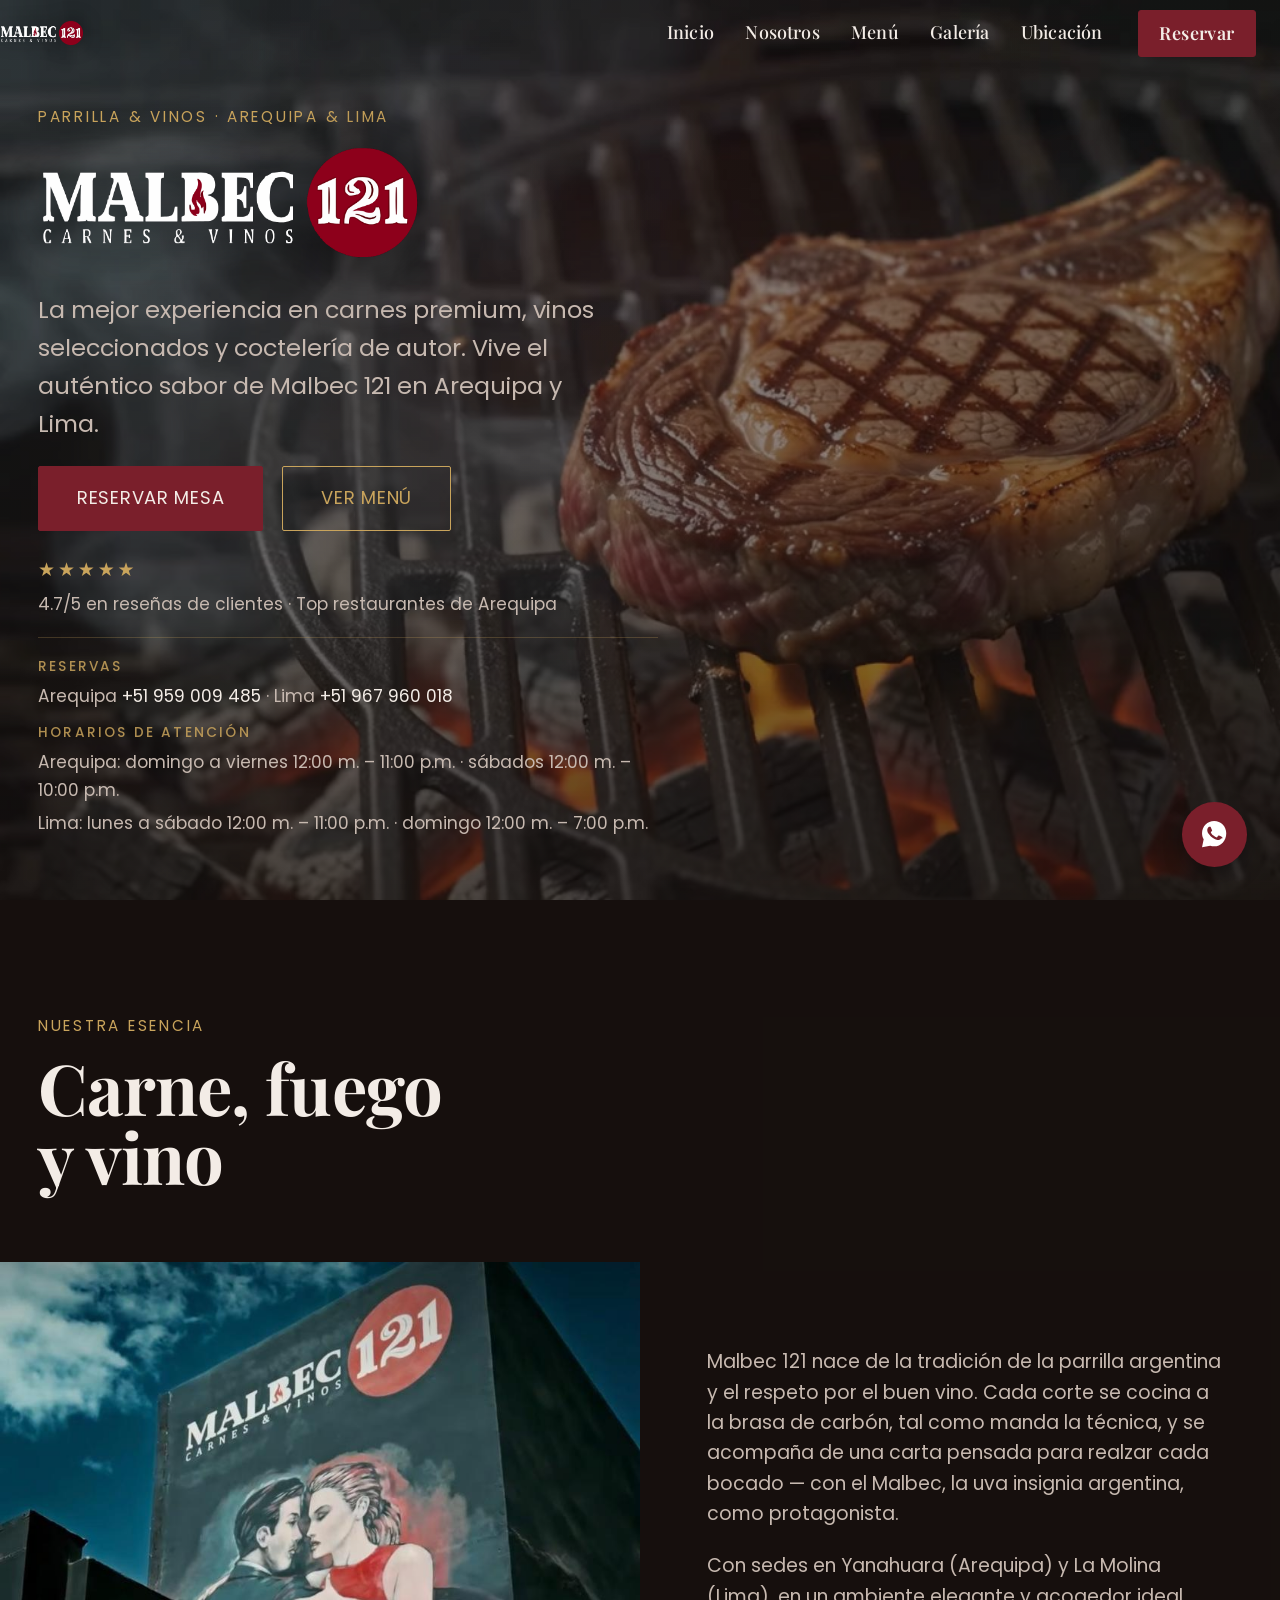
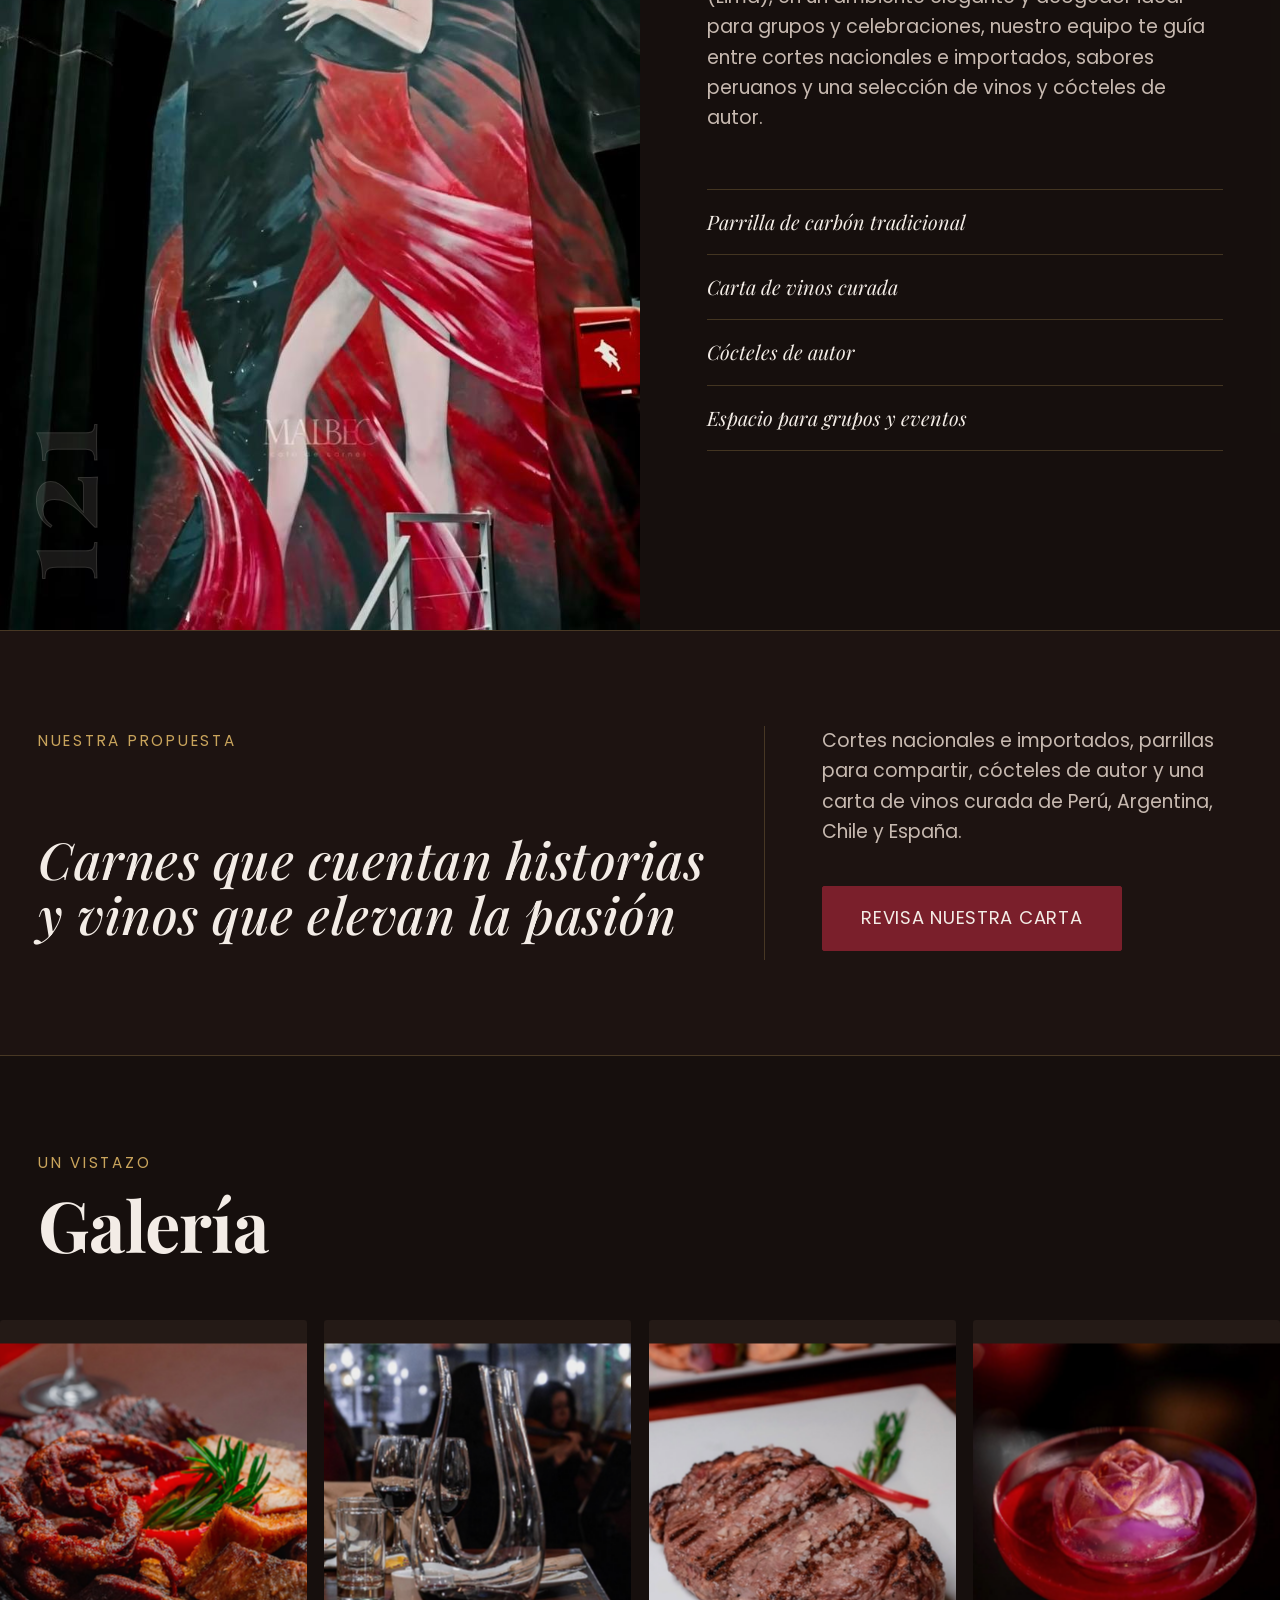
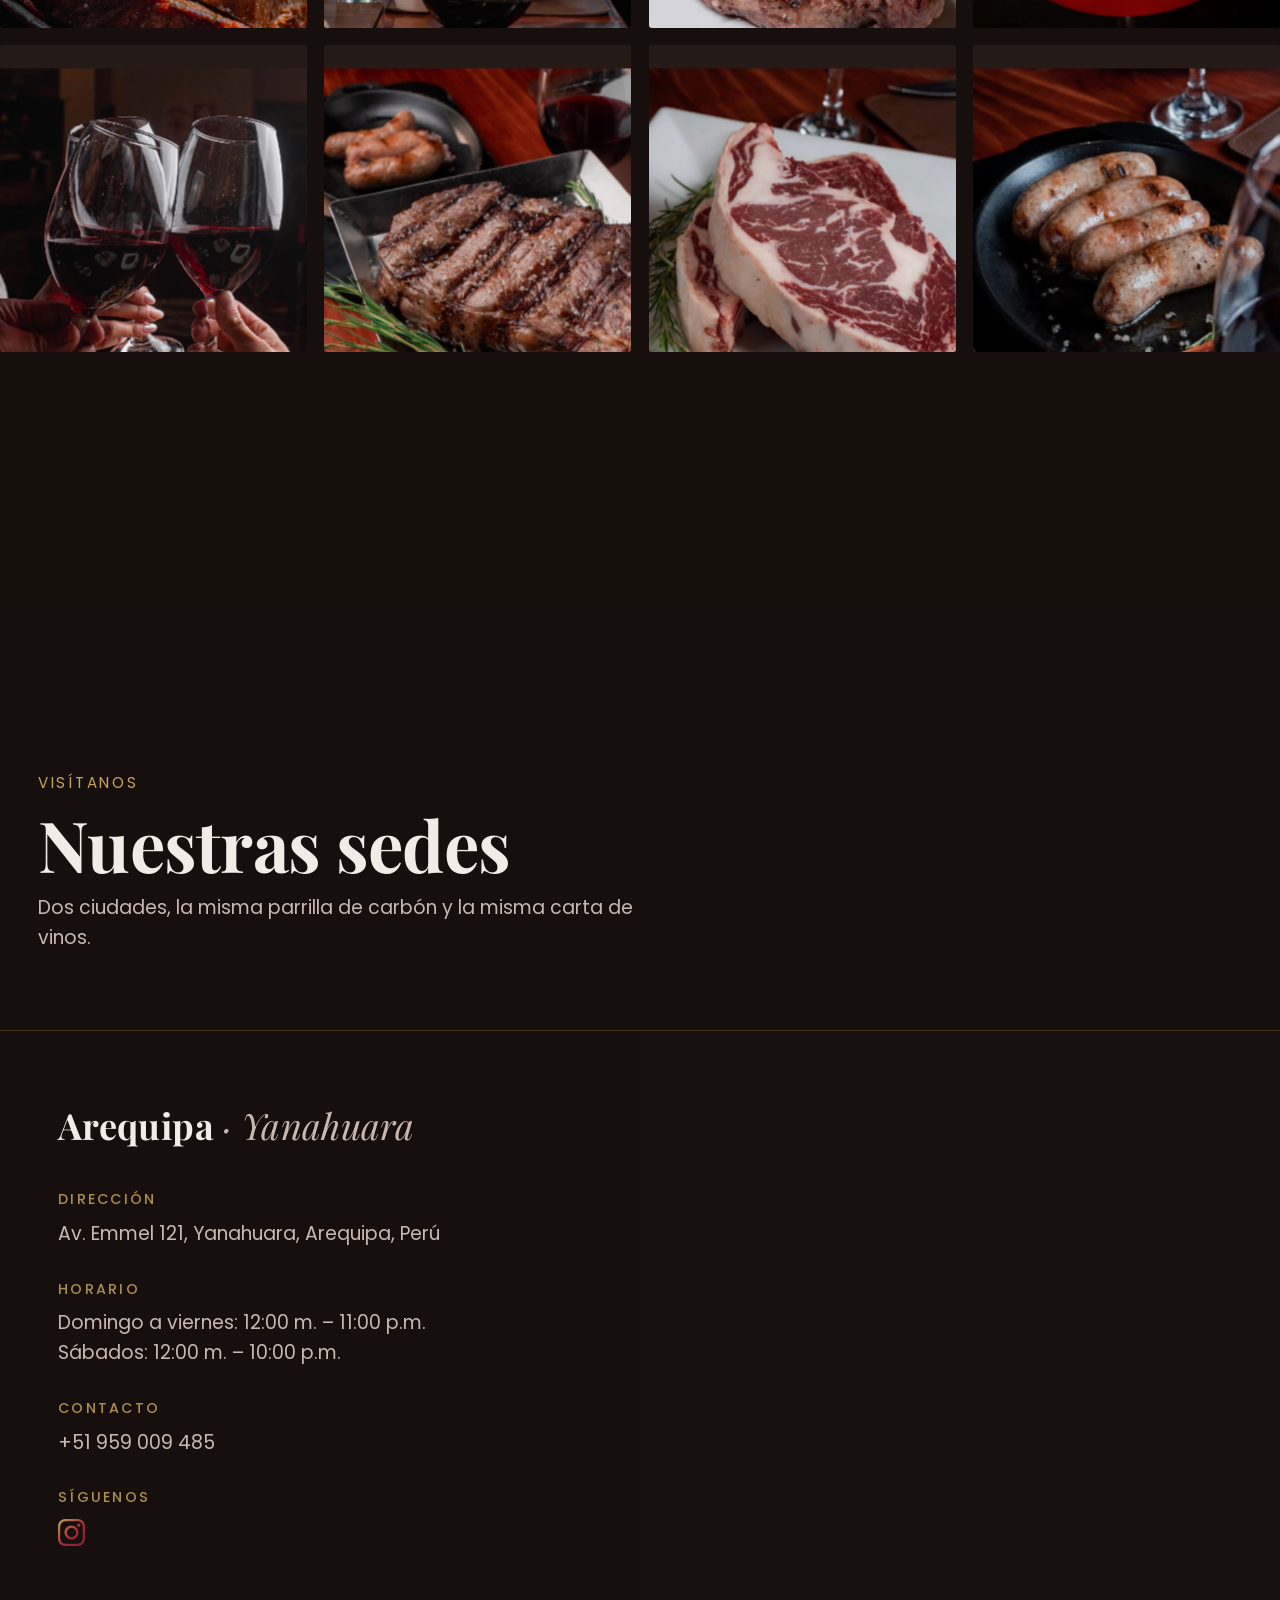
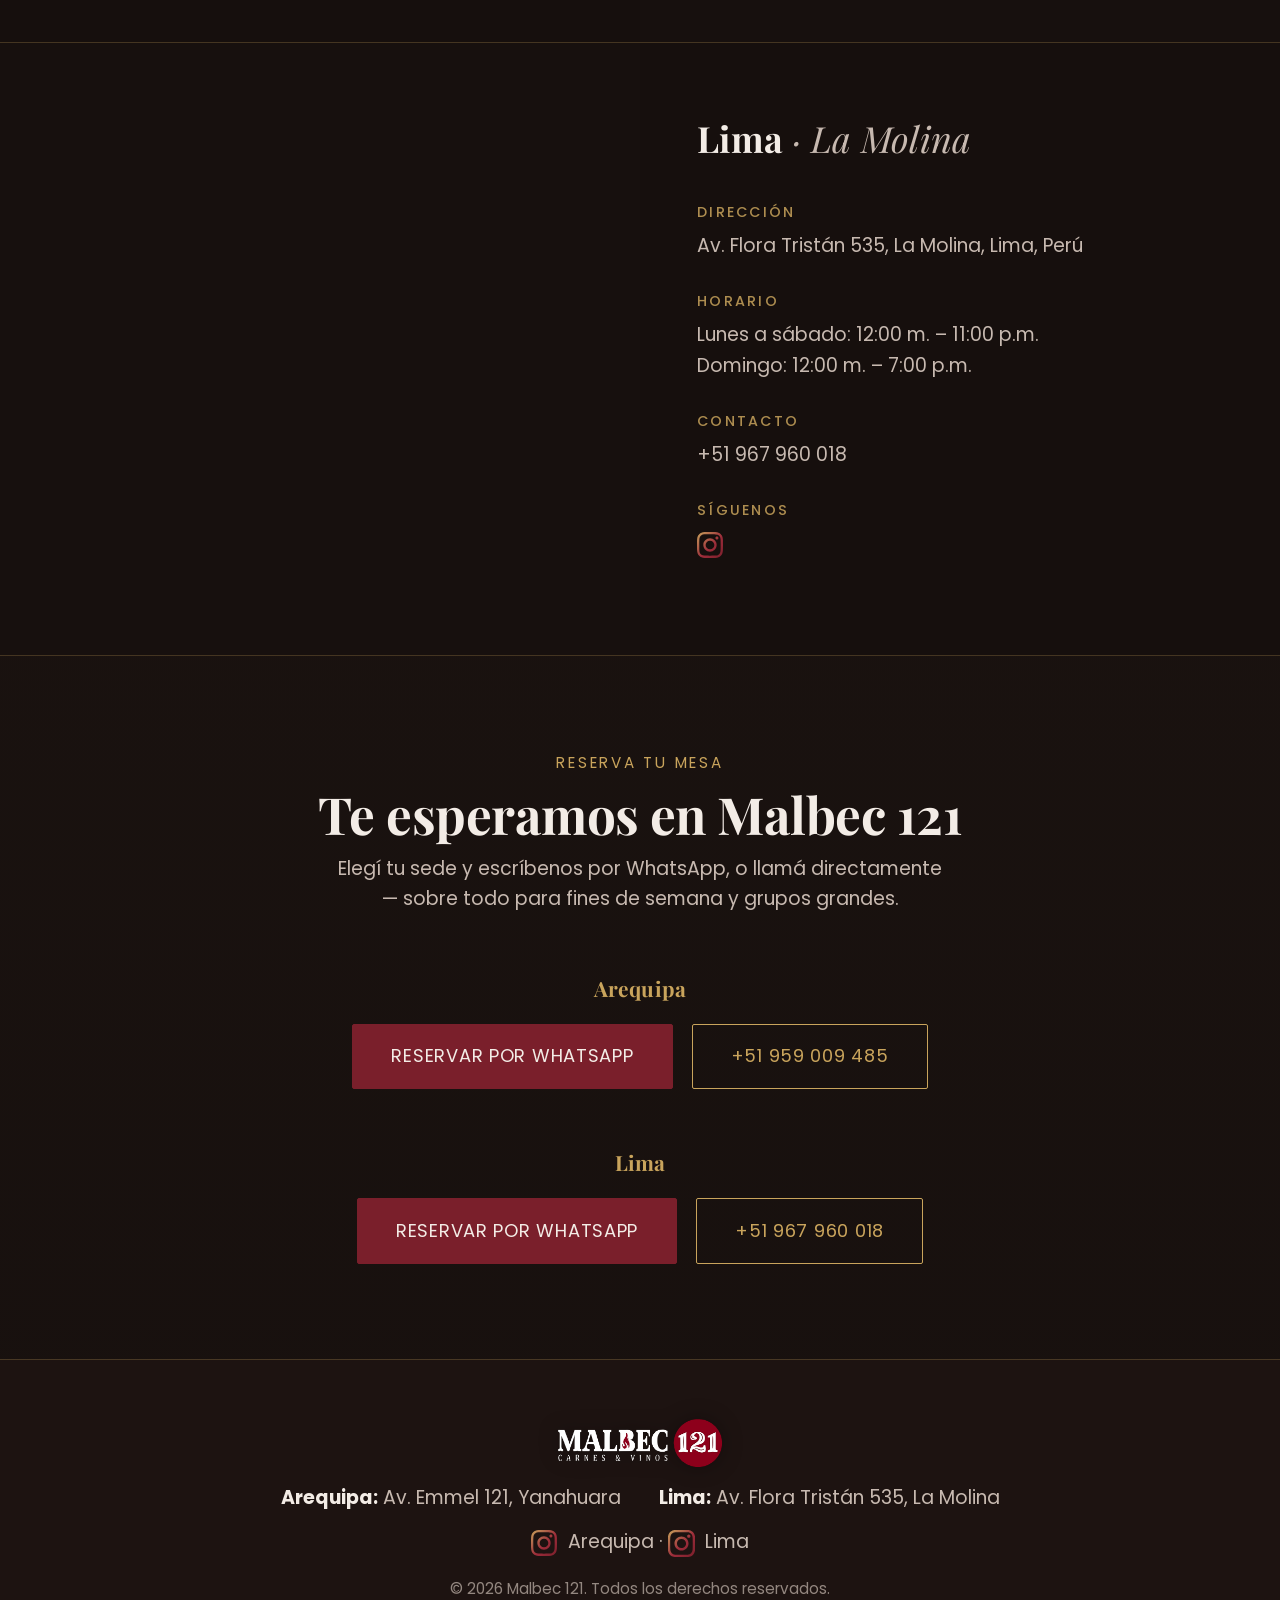
==== index.html @ f2cc3eae "Show full per-city hours in hero quick-info instead of a summary line Client wanted the exact schedu" ====
<!DOCTYPE html>
<html lang="es">
<head>
  <meta charset="UTF-8">
  <meta name="viewport" content="width=device-width, initial-scale=1.0">
  <title>Malbec 121 | Parrilla &amp; Vinos — Arequipa &amp; Lima</title>
  <meta name="description" content="Malbec 121, parrilla y vinos en Arequipa (Yanahuara) y Lima (La Molina). Cortes nacionales e importados a la brasa, carta de vinos y cócteles de autor.">
  <link rel="preconnect" href="https://fonts.googleapis.com">
  <link rel="preconnect" href="https://fonts.gstatic.com" crossorigin>
  <link href="https://fonts.googleapis.com/css2?family=Playfair+Display:ital,wght@0,400;0,500;0,600;0,700;1,400;1,500;1,600&family=Poppins:wght@300;400;500;600&display=swap" rel="stylesheet">
  <link rel="icon" type="image/jpeg" href="logo-badge.jpg">
  <link rel="stylesheet" href="styles.css?v=59">
</head>
<body>

  <div class="site-bg-video" aria-hidden="true">
    <video id="heroVideo" muted playsinline autoplay loop preload="auto" poster="video1-poster.jpg">
      <source src="video1.mp4" type="video/mp4">
    </video>
  </div>

  <a href="https://wa.me/51959009485?text=Hola%2C%20quisiera%20reservar%20una%20mesa%20en%20Malbec%20121" class="whatsapp-float" target="_blank" rel="noopener" aria-label="Escríbenos por WhatsApp">
    <svg viewBox="0 0 32 32" aria-hidden="true"><path d="M16.02 3C9.4 3 4 8.4 4 15.02c0 2.22.6 4.3 1.63 6.09L4 29l8.1-1.6a11.9 11.9 0 0 0 3.92.67h.01C22.65 28.07 28 22.67 28 15.02 28 8.4 22.65 3 16.02 3zm7.02 17.02c-.3.83-1.7 1.6-2.35 1.7-.6.1-1.35.14-2.18-.14-.5-.16-1.15-.37-1.98-.73-3.48-1.5-5.75-4.98-5.93-5.21-.17-.24-1.42-1.9-1.42-3.61 0-1.72.9-2.56 1.22-2.91.32-.35.7-.44.93-.44.23 0 .47 0 .67.01.22.01.5-.08.79.6.3.71 1 2.43 1.09 2.6.1.18.16.39.03.63-.12.24-.19.39-.37.6-.19.21-.4.47-.57.63-.19.18-.39.38-.17.75.23.37 1 1.66 2.16 2.7 1.48 1.32 2.74 1.73 3.11 1.92.37.19.58.16.8-.1.22-.25.94-1.1 1.19-1.48.25-.37.5-.31.83-.19.34.12 2.13 1 2.5 1.19.36.18.6.27.7.43.1.16.1.87-.2 1.7z"/></svg>
  </a>

  <header class="site-header">
    <nav class="nav container">
      <a href="#inicio" class="logo">
        <img src="logo-wordmark.png?v=59" alt="Malbec 121" class="logo-wordmark">
      </a>
      <div class="nav-right">
        <ul class="nav-links" id="navLinks">
          <li><a href="#inicio">Inicio</a></li>
          <li><a href="#nosotros">Nosotros</a></li>
          <li><a href="#menu">Menú</a></li>
          <li><a href="#galeria">Galería</a></li>
          <li><a href="#ubicacion">Ubicación</a></li>
          <li class="nav-cta-item"><a href="#reservas" class="btn-nav">Reservar</a></li>
        </ul>
        <a href="#reservas" class="btn-nav nav-cta-desktop">Reservar</a>
        <button class="nav-toggle" id="navToggle" aria-label="Abrir menú" aria-expanded="false">
          <span></span><span></span><span></span>
        </button>
      </div>
    </nav>
  </header>

  <main>

    <section id="inicio" class="hero-scroll" data-hero-scroll>
      <div class="hero-pin">
        <div class="hero-overlay" data-hero-overlay></div>

        <div class="hero-content container" data-hero-content>
          <p class="eyebrow">Parrilla &amp; Vinos · Arequipa &amp; Lima</p>
          <h1><img src="logo-wordmark.png?v=59" alt="Malbec 121" class="hero-logo"></h1>
          <p class="hero-sub">La mejor experiencia en carnes premium, vinos seleccionados y coctelería de autor. Vive el auténtico sabor de Malbec 121 en Arequipa y Lima.</p>
          <div class="hero-actions">
            <a href="#reservas" class="btn btn-primary">Reservar mesa</a>
            <a href="carta.html" class="btn btn-outline">Ver menú</a>
          </div>
          <div class="hero-rating">
            <span>★★★★★</span>
            <p>4.7/5 en reseñas de clientes · Top restaurantes de Arequipa</p>
          </div>
          <div class="hero-quick-info">
            <p class="hero-quick-info-label">Reservas</p>
            <p class="hero-quick-info-value">Arequipa <a href="tel:+51959009485">+51 959 009 485</a> · Lima <a href="tel:+51967960018">+51 967 960 018</a></p>
            <p class="hero-quick-info-label">Horarios de atención</p>
            <p class="hero-quick-info-value">Arequipa: domingo a viernes 12:00 m. – 11:00 p.m. · sábados 12:00 m. – 10:00 p.m.</p>
            <p class="hero-quick-info-value">Lima: lunes a sábado 12:00 m. – 11:00 p.m. · domingo 12:00 m. – 7:00 p.m.</p>
          </div>
        </div>

        <span class="hero-scroll-cue" data-hero-cue aria-hidden="true"><i></i>Scroll</span>
      </div>
    </section>

    <section id="nosotros" class="about">
      <div class="about-head container">
        <p class="eyebrow">Nuestra esencia</p>
        <h2 class="display-heading">Carne, fuego<br>y vino</h2>
      </div>
      <div class="about-body">
        <div class="about-image" data-animate="fade-left">
          <span class="about-numeral" aria-hidden="true">121</span>
          <img src="15.jpeg" alt="Mural de Malbec 121: pasión, carne y vino" class="about-image-img" loading="lazy">
        </div>
        <div class="about-text" data-animate="fade-right">
          <p>Malbec 121 nace de la tradición de la parrilla argentina y el respeto por el buen vino. Cada corte se cocina a la brasa de carbón, tal como manda la técnica, y se acompaña de una carta pensada para realzar cada bocado — con el Malbec, la uva insignia argentina, como protagonista.</p>
          <p>Con sedes en Yanahuara (Arequipa) y La Molina (Lima), en un ambiente elegante y acogedor ideal para grupos y celebraciones, nuestro equipo te guía entre cortes nacionales e importados, sabores peruanos y una selección de vinos y cócteles de autor.</p>
          <ul class="about-highlights">
            <li>Parrilla de carbón tradicional</li>
            <li>Carta de vinos curada</li>
            <li>Cócteles de autor</li>
            <li>Espacio para grupos y eventos</li>
          </ul>
        </div>
      </div>
    </section>

    <section id="menu" class="menu-teaser">
      <div class="container menu-teaser-grid">
        <p class="eyebrow">Nuestra propuesta</p>
        <h2 class="menu-teaser-quote">Carnes que cuentan historias<br>y vinos que elevan la pasión</h2>
        <div class="menu-teaser-side">
          <p class="section-sub">Cortes nacionales e importados, parrillas para compartir, cócteles de autor y una carta de vinos curada de Perú, Argentina, Chile y España.</p>
          <a href="carta.html" class="btn btn-primary">Revisa nuestra carta</a>
        </div>
      </div>
    </section>

    <section id="galeria" class="gallery">
      <div class="gallery-head">
        <div class="container">
          <p class="eyebrow">Un vistazo</p>
          <h2 class="display-heading">Galería</h2>
        </div>
      </div>
      <div class="gallery-grid">
        <div class="gallery-photo" data-animate="fade-up" data-delay="0">
          <img src="4.jpeg" alt="Parrillada mixta en Malbec 121" loading="lazy">
        </div>
        <div class="gallery-photo" data-animate="fade-up" data-delay="1">
          <img src="13.jpeg" alt="Ambiente de Malbec 121 con música en vivo" loading="lazy">
        </div>
        <div class="gallery-photo" data-animate="fade-up" data-delay="2">
          <img src="2.jpeg" alt="Corte a la parrilla con sal de mar" loading="lazy">
        </div>
        <div class="gallery-photo" data-animate="fade-up" data-delay="0">
          <img src="10.jpeg" alt="Cóctel de autor con rosa de hielo en Malbec 121" loading="lazy">
        </div>
        <div class="gallery-photo" data-animate="fade-up" data-delay="1">
          <img src="5.jpeg" alt="Brindis con copas de vino en Malbec 121" loading="lazy">
        </div>
        <div class="gallery-photo" data-animate="fade-up" data-delay="2">
          <img src="3.jpeg" alt="Mesa servida con carnes y vino en Malbec 121" loading="lazy">
        </div>
        <div class="gallery-photo" data-animate="fade-up" data-delay="0">
          <img src="11.jpeg" alt="Corte premium marmoleado en Malbec 121" loading="lazy">
        </div>
        <div class="gallery-photo" data-animate="fade-up" data-delay="1">
          <img src="12.jpeg" alt="Chorizos a la parrilla en Malbec 121" loading="lazy">
        </div>
        <div class="gallery-photo" data-animate="fade-up" data-delay="2">
          <img src="14.jpeg" alt="Disfrutando un corte a la parrilla en Malbec 121" loading="lazy">
        </div>
      </div>
    </section>

    <section id="ubicacion" class="location">
      <div class="location-head">
        <div class="container">
          <p class="eyebrow">Visítanos</p>
          <h2 class="display-heading">Nuestras sedes</h2>
          <p class="section-sub">Dos ciudades, la misma parrilla de carbón y la misma carta de vinos.</p>
        </div>
      </div>

      <div class="location-row" data-animate="fade-up">
        <div class="location-info">
          <div class="location-info-inner">
            <h3>Arequipa <span class="location-sub">· Yanahuara</span></h3>
            <div class="info-block">
              <h4>Dirección</h4>
              <p>Av. Emmel 121, Yanahuara, Arequipa, Perú</p>
            </div>
            <div class="info-block">
              <h4>Horario</h4>
              <p>Domingo a viernes: 12:00 m. – 11:00 p.m.</p>
              <p>Sábados: 12:00 m. – 10:00 p.m.</p>
            </div>
            <div class="info-block">
              <h4>Contacto</h4>
              <p><a href="tel:+51959009485">+51 959 009 485</a></p>
            </div>
            <div class="info-block">
              <h4>Síguenos</h4>
              <p><a href="https://www.instagram.com/malbec121/" target="_blank" rel="noopener" aria-label="Instagram Malbec 121 Arequipa"><span class="icon-instagram"></span></a></p>
            </div>
          </div>
        </div>
        <a class="location-map" href="https://www.google.com/maps/search/?api=1&query=Av.+Emmel+121,+Yanahuara,+Arequipa,+Peru" target="_blank" rel="noopener" aria-label="Abrir ubicación de Arequipa en Google Maps">
          <iframe
            title="Mapa Malbec 121 Arequipa"
            src="https://www.google.com/maps?q=Av.+Emmel+121,+Yanahuara,+Arequipa,+Peru&output=embed"
            loading="lazy"
            referrerpolicy="no-referrer-when-downgrade">
          </iframe>
        </a>
      </div>

      <div class="location-row location-row-reverse" data-animate="fade-up" data-delay="1">
        <a class="location-map" href="https://www.google.com/maps/search/?api=1&query=Av.+Flora+Tristan+535,+La+Molina,+Lima,+Peru" target="_blank" rel="noopener" aria-label="Abrir ubicación de Lima en Google Maps">
          <iframe
            title="Mapa Malbec 121 Lima"
            src="https://www.google.com/maps?q=Av.+Flora+Tristan+535,+La+Molina,+Lima,+Peru&output=embed"
            loading="lazy"
            referrerpolicy="no-referrer-when-downgrade">
          </iframe>
        </a>
        <div class="location-info">
          <div class="location-info-inner">
            <h3>Lima <span class="location-sub">· La Molina</span></h3>
            <div class="info-block">
              <h4>Dirección</h4>
              <p>Av. Flora Tristán 535, La Molina, Lima, Perú</p>
            </div>
            <div class="info-block">
              <h4>Horario</h4>
              <p>Lunes a sábado: 12:00 m. – 11:00 p.m.</p>
              <p>Domingo: 12:00 m. – 7:00 p.m.</p>
            </div>
            <div class="info-block">
              <h4>Contacto</h4>
              <p><a href="tel:+51967960018">+51 967 960 018</a></p>
            </div>
            <div class="info-block">
              <h4>Síguenos</h4>
              <p><a href="https://www.instagram.com/malbeclima121/" target="_blank" rel="noopener" aria-label="Instagram Malbec 121 Lima"><span class="icon-instagram"></span></a></p>
            </div>
          </div>
        </div>
      </div>
    </section>

    <section id="reservas" class="reservas">
      <div class="container reservas-inner" data-animate="fade-up">
        <p class="eyebrow center">Reserva tu mesa</p>
        <h2 class="display-heading center">Te esperamos en Malbec 121</h2>
        <p class="section-sub center">Elegí tu sede y escríbenos por WhatsApp, o llamá directamente — sobre todo para fines de semana y grupos grandes.</p>
        <div class="reservas-locations">
          <div class="reservas-location">
            <h3>Arequipa</h3>
            <div class="reservas-actions">
              <a class="btn btn-primary" target="_blank" rel="noopener"
                 href="https://wa.me/51959009485?text=Hola%2C%20quisiera%20reservar%20una%20mesa%20en%20Malbec%20121%20Arequipa">
                Reservar por WhatsApp
              </a>
              <a class="btn btn-outline" href="tel:+51959009485">+51 959 009 485</a>
            </div>
          </div>
          <div class="reservas-location">
            <h3>Lima</h3>
            <div class="reservas-actions">
              <a class="btn btn-primary" target="_blank" rel="noopener"
                 href="https://wa.me/51967960018?text=Hola%2C%20quisiera%20reservar%20una%20mesa%20en%20Malbec%20121%20Lima">
                Reservar por WhatsApp
              </a>
              <a class="btn btn-outline" href="tel:+51967960018">+51 967 960 018</a>
            </div>
          </div>
        </div>
      </div>
    </section>

  </main>

  <footer class="site-footer">
    <div class="container footer-inner">
      <img src="logo-wordmark.png?v=59" alt="Malbec 121" class="logo-wordmark footer-logo">
      <div class="footer-locations">
        <p><strong>Arequipa:</strong> Av. Emmel 121, Yanahuara</p>
        <p><strong>Lima:</strong> Av. Flora Tristán 535, La Molina</p>
      </div>
      <p class="footer-social">
        <a href="https://www.instagram.com/malbec121/" target="_blank" rel="noopener" aria-label="Instagram Malbec 121 Arequipa"><span class="icon-instagram"></span> Arequipa</a> ·
        <a href="https://www.instagram.com/malbeclima121/" target="_blank" rel="noopener" aria-label="Instagram Malbec 121 Lima"><span class="icon-instagram"></span> Lima</a>
      </p>
      <p class="footer-copy">&copy; <span id="year"></span> Malbec 121. Todos los derechos reservados.</p>
    </div>
  </footer>

  <script src="script.js?v=59"></script>
</body>
</html>
---- styles.css ----
/* ---------- Base ---------- */
:root {
  --bg: #17100e;
  --bg-alt: #1f1512;
  --panel: #241a16;
  --bg-veil: rgba(23, 16, 14, 0.9);
  --bg-alt-veil: rgba(31, 21, 18, 0.9);
  --panel-veil: rgba(36, 26, 22, 0.9);
  --wine: #7a1f2b;
  --wine-light: #9c2c3a;
  --gold: #c9a45c;
  --text: #f3ece6;
  --text-muted: #c7b9b0;
  --border: rgba(201, 164, 92, 0.25);

  --font-heading: "Playfair Display", Georgia, serif;
  --font-body: "Poppins", system-ui, sans-serif;
}

* {
  box-sizing: border-box;
  margin: 0;
  padding: 0;
}

html {
  scroll-behavior: smooth;
  font-size: clamp(16px, 0.45vw + 14px, 19px);
}

body {
  font-family: var(--font-body);
  background: var(--bg);
  color: var(--text);
  line-height: 1.6;
}

img {
  max-width: 100%;
  display: block;
}

a {
  color: inherit;
  text-decoration: none;
}

ul {
  list-style: none;
}

.container {
  max-width: 1320px;
  margin: 0 auto;
  padding: 0 2rem;
}

.eyebrow {
  font-family: var(--font-body);
  text-transform: uppercase;
  letter-spacing: 0.18em;
  font-size: 0.8rem;
  color: var(--gold);
  margin-bottom: 0.75rem;
}

.center {
  text-align: center;
  margin-left: auto;
  margin-right: auto;
}

h1, h2, h3, h4 {
  font-family: var(--font-heading);
  font-weight: 700;
  letter-spacing: 0.01em;
}

h2 {
  font-size: clamp(1.9rem, 3vw, 2.6rem);
  margin-bottom: 0.75rem;
}

.display-heading {
  font-family: var(--font-heading);
  font-weight: 700;
  font-size: clamp(2.4rem, 5.5vw, 4.8rem);
  line-height: 0.98;
  letter-spacing: -0.01em;
  margin-bottom: 0.75rem;
}

.section-sub {
  max-width: 620px;
  color: var(--text-muted);
  margin-bottom: 3rem;
}

section {
  padding: 5rem 0;
}

/* ---------- Buttons ---------- */
.btn {
  position: relative;
  display: inline-block;
  padding: 0.9rem 2rem;
  border-radius: 2px;
  font-size: 0.95rem;
  letter-spacing: 0.04em;
  text-transform: uppercase;
  transition: transform 0.25s ease, box-shadow 0.25s ease, background 0.25s ease, border-color 0.25s ease, color 0.25s ease;
  border: 1px solid transparent;
  overflow: hidden;
}

.btn-primary {
  background: var(--wine);
  color: var(--text);
  border-color: var(--wine);
}

.btn-primary:hover {
  background: var(--wine-light);
  border-color: var(--wine-light);
  transform: translateY(-2px);
  box-shadow: 0 8px 22px -6px rgba(122, 31, 43, 0.6);
}

.btn-outline {
  border-color: var(--gold);
  color: var(--gold);
  z-index: 0;
}

.btn-outline::before {
  content: "";
  position: absolute;
  inset: 0;
  background: var(--gold);
  transform: scaleX(0);
  transform-origin: left;
  transition: transform 0.35s ease;
  z-index: -1;
}

.btn-outline:hover {
  color: var(--bg);
  transform: translateY(-2px);
}

.btn-outline:hover::before {
  transform: scaleX(1);
}

.whatsapp-float {
  position: fixed;
  right: 1.75rem;
  bottom: 1.75rem;
  z-index: 90;
  width: 3.4rem;
  height: 3.4rem;
  border-radius: 50%;
  background: var(--wine);
  display: flex;
  align-items: center;
  justify-content: center;
  box-shadow: 0 8px 22px -6px rgba(0, 0, 0, 0.55);
  transition: transform 0.25s ease, box-shadow 0.25s ease, background 0.25s ease;
}

.whatsapp-float:hover {
  background: var(--wine-light);
  transform: translateY(-3px) scale(1.05);
  box-shadow: 0 12px 28px -6px rgba(0, 0, 0, 0.6);
}

.whatsapp-float svg {
  width: 1.7rem;
  height: 1.7rem;
  fill: #fff;
}

/* ---------- Header / Nav ---------- */
.site-header {
  position: fixed;
  top: 0;
  left: 0;
  right: 0;
  z-index: 100;
  background: rgba(23, 16, 14, 0.85);
  backdrop-filter: blur(6px);
  border-bottom: 1px solid var(--border);
  transition: background 0.4s ease, border-color 0.4s ease, backdrop-filter 0.4s ease;
}

.site-header.header-over-hero {
  background: transparent;
  border-bottom-color: transparent;
  backdrop-filter: none;
}

.site-header.header-over-hero.is-solid {
  background: rgba(23, 16, 14, 0.92);
  border-bottom-color: var(--border);
  backdrop-filter: blur(10px);
}

.nav {
  display: flex;
  align-items: center;
  justify-content: space-between;
  padding: 0.55rem 1.25rem 0.55rem 0;
}

.logo {
  display: inline-flex;
  align-items: center;
}

.logo-wordmark {
  height: 26px;
  width: auto;
  filter: drop-shadow(0 0 10px rgba(0, 0, 0, 0.35));
}

.footer-logo {
  height: 52px;
  margin: 0 auto 0.75rem;
}

.nav-right {
  display: flex;
  align-items: center;
  gap: 1.85rem;
}

.nav-links {
  display: flex;
  align-items: center;
  gap: 1.65rem;
}

.nav-cta-item {
  display: none;
}

.nav-links a {
  position: relative;
  font-family: var(--font-heading);
  font-size: 0.95rem;
  font-weight: 500;
  letter-spacing: 0.01em;
  color: var(--text);
  transition: color 0.2s ease;
}

.nav-links a::after {
  content: "";
  position: absolute;
  left: 0;
  bottom: -4px;
  width: 100%;
  height: 1px;
  background: var(--gold);
  transform: scaleX(0);
  transform-origin: left;
  transition: transform 0.3s ease;
}

.nav-links a:hover {
  color: var(--gold);
}

.nav-links a:hover::after {
  transform: scaleX(1);
}

.nav-links a.btn-nav::after {
  display: none;
}

.btn-nav {
  background: var(--wine);
  border: 1px solid var(--wine);
  border-radius: 3px;
  padding: 0.4rem 1.1rem;
  font-family: var(--font-heading);
  font-size: 0.95rem;
  font-weight: 600;
  letter-spacing: 0.02em;
  color: var(--text) !important;
  transition: background 0.25s ease, transform 0.25s ease, box-shadow 0.25s ease;
}

.btn-nav:hover {
  background: var(--wine-light);
  border-color: var(--wine-light);
  transform: translateY(-2px);
  box-shadow: 0 8px 18px -6px rgba(122, 31, 43, 0.55);
}

.nav-toggle {
  display: none;
  flex-direction: column;
  gap: 5px;
  background: none;
  border: none;
  cursor: pointer;
  padding: 0.5rem;
}

.nav-toggle span {
  width: 24px;
  height: 2px;
  background: var(--text);
}

/* ---------- Hero ---------- */
.hero-scroll {
  position: relative;
  height: 100vh;
  padding: 0;
}

.hero-pin {
  position: relative;
  height: 100vh;
  min-height: 100vh;
  display: flex;
  align-items: flex-start;
  overflow: hidden;
  isolation: isolate;
}

.site-bg-video {
  position: fixed;
  inset: 0;
  z-index: -1;
  overflow: hidden;
  will-change: transform;
}

.site-bg-video video {
  position: absolute;
  top: 50%;
  left: 50%;
  width: 100%;
  height: 100%;
  object-fit: cover;
  transform: translate(-50%, -50%);
}

@media (max-width: 860px), (prefers-reduced-motion: reduce) {
  .site-bg-video {
    position: absolute;
    top: -8%;
    left: 0;
    right: 0;
    bottom: auto;
    height: 116vh;
  }
}

.hero-overlay {
  position: absolute;
  inset: 0;
  z-index: 0;
  opacity: 0.7;
  background:
    linear-gradient(180deg, rgba(23,16,14,0.5), rgba(23,16,14,0.72) 65%, var(--bg) 100%),
    radial-gradient(circle at 50% 25%, rgba(122,31,43,0.22), transparent 55%);
}

.hero-content {
  position: relative;
  z-index: 1;
  text-align: left;
  margin: 0;
  padding-top: max(6rem, 8vh);
  width: 100%;
  opacity: 1;
  will-change: transform, opacity;
}

.hero-quick-info {
  margin-top: 2rem;
  padding-top: 1.3rem;
  max-width: 620px;
  border-top: 1px solid var(--border);
}

.hero-quick-info-label {
  font-family: var(--font-body);
  color: var(--gold);
  font-size: 0.72rem;
  font-weight: 500;
  margin-top: 0.9rem;
  text-transform: uppercase;
  letter-spacing: 0.16em;
  opacity: 0.85;
}

.hero-quick-info-label:first-child {
  margin-top: 0;
}

.hero-quick-info-value {
  font-size: 0.9rem;
  color: var(--text-muted);
  margin-top: 0.3rem;
}

.hero-quick-info-value a {
  color: var(--text);
}

.hero-quick-info-value a:hover {
  color: var(--gold);
}

.hero h1,
.hero-scroll h1 {
  line-height: 1;
  margin-bottom: 1.5rem;
}

.hero-logo {
  width: clamp(280px, 30vw, 460px);
  height: auto;
  margin: 0;
  filter: drop-shadow(0 4px 30px rgba(0, 0, 0, 0.6));
}

.hero-sub {
  color: var(--text-muted);
  font-size: 1.25rem;
  max-width: 560px;
  margin: 0 0 2rem;
}

.hero-actions {
  display: flex;
  justify-content: flex-start;
  gap: 1rem;
  flex-wrap: wrap;
  margin-bottom: 2rem;
}

.hero-rating span {
  color: var(--gold);
  letter-spacing: 0.15em;
}

.hero-rating p {
  color: var(--text-muted);
  font-size: 0.9rem;
  margin-top: 0.3rem;
}

.hero-scroll-cue {
  position: absolute;
  left: 50%;
  bottom: 3rem;
  transform: translateX(-50%);
  z-index: 1;
  display: flex;
  flex-direction: column;
  align-items: center;
  gap: 0.6rem;
  font-size: 0.7rem;
  text-transform: uppercase;
  letter-spacing: 0.2em;
  color: var(--text-muted);
  opacity: 1;
  transition: opacity 0.4s ease;
}

.hero-scroll-cue i {
  display: block;
  width: 1px;
  height: 34px;
  background: linear-gradient(180deg, var(--gold), transparent);
  font-style: normal;
}

/* ---------- About ---------- */
.about {
  padding: 0;
  background: var(--bg-veil);
  overflow: hidden;
}

.about-head {
  padding: 6rem 2rem 3rem;
}

.about-body {
  display: grid;
  grid-template-columns: 1fr 1fr;
  align-items: stretch;
}

.about-image {
  position: relative;
  min-height: 560px;
}

.about-image-img {
  width: 100%;
  height: 100%;
  object-fit: cover;
  object-position: center 25%;
  display: block;
}

.about-numeral {
  position: absolute;
  left: -0.35rem;
  bottom: 2.5rem;
  writing-mode: vertical-rl;
  transform: rotate(180deg);
  font-family: var(--font-heading);
  font-size: 6rem;
  font-weight: 700;
  color: rgba(243, 236, 230, 0.1);
  letter-spacing: 0.06em;
  pointer-events: none;
  z-index: 1;
  line-height: 1;
  -webkit-text-stroke: 1px rgba(243, 236, 230, 0.16);
}

.about-text {
  display: flex;
  flex-direction: column;
  justify-content: flex-start;
  padding: 4.5rem 3rem 3rem 3.5rem;
}

.about-text p {
  color: var(--text-muted);
  margin-bottom: 1.15rem;
  max-width: 520px;
}

.about-highlights {
  margin-top: 1.75rem;
  max-width: 520px;
  border-top: 1px solid var(--border);
}

.about-highlights li {
  padding: 0.85rem 0;
  border-bottom: 1px solid var(--border);
  font-family: var(--font-heading);
  font-style: italic;
  font-size: 1.05rem;
  color: var(--text);
  transition: padding-left 0.25s ease, color 0.25s ease;
}

.about-highlights li:hover {
  padding-left: 0.6rem;
  color: var(--gold);
}

/* ---------- Placeholder images ---------- */
.placeholder-img {
  background: linear-gradient(135deg, var(--panel), var(--bg-alt));
  border: 1px dashed var(--border);
  border-radius: 4px;
  min-height: 220px;
  display: flex;
  align-items: center;
  justify-content: center;
  color: var(--text-muted);
  font-size: 0.85rem;
  text-transform: uppercase;
  letter-spacing: 0.1em;
  transition: transform 0.35s ease, box-shadow 0.35s ease, border-color 0.35s ease;
}

.placeholder-img::after {
  content: attr(data-label);
}

/* ---------- Menu teaser ---------- */
.menu-teaser {
  background: var(--bg-alt-veil);
  border-top: 1px solid var(--border);
  border-bottom: 1px solid var(--border);
}

.menu-teaser-grid {
  display: grid;
  grid-template-columns: 1.4fr 1fr;
  gap: 3rem;
  align-items: center;
}

.menu-teaser-grid .eyebrow {
  grid-column: 1;
}

.menu-teaser-quote {
  grid-column: 1;
  font-family: var(--font-heading);
  font-style: italic;
  font-weight: 500;
  font-size: clamp(2rem, 4vw, 3.4rem);
  line-height: 1.08;
  color: var(--text);
}

.menu-teaser-side {
  grid-column: 2;
  grid-row: 1 / span 2;
  padding-left: 3rem;
  border-left: 1px solid var(--border);
}

.menu-teaser-side .section-sub {
  margin-bottom: 2rem;
}

/* ---------- Menu (shared with carta.html) ---------- */
.menu {
  background: var(--bg-alt);
}

.menu-grid {
  display: grid;
  grid-template-columns: repeat(2, 1fr);
  gap: 2.5rem 3rem;
}

.menu-category h3 {
  color: var(--gold);
  font-size: 1.3rem;
  margin-bottom: 1rem;
  padding-bottom: 0.5rem;
  border-bottom: 1px solid var(--border);
}

.menu-items li {
  display: flex;
  justify-content: space-between;
  gap: 1rem;
  padding: 0.55rem 0.5rem;
  border-bottom: 1px dotted rgba(255,255,255,0.08);
  color: var(--text-muted);
  border-radius: 3px;
  transition: background 0.25s ease, transform 0.25s ease, padding 0.25s ease;
}

.menu-items li:hover {
  background: linear-gradient(90deg, rgba(122,31,43,0.16), transparent);
  transform: translateX(6px);
}

.menu-items li span:first-child {
  color: var(--text);
}

.menu-items li.featured {
  color: var(--gold);
}

.menu-items .price {
  white-space: nowrap;
  color: var(--gold);
  font-family: var(--font-heading);
  transition: text-shadow 0.25s ease;
}

.menu-items li:hover .price {
  text-shadow: 0 0 10px rgba(201, 164, 92, 0.6);
}

.menu-note {
  margin-top: 2.5rem;
  font-size: 0.85rem;
  color: var(--text-muted);
  text-align: center;
}

.price-pair {
  display: flex;
  gap: 1.25rem;
  white-space: nowrap;
  color: var(--gold);
  font-family: var(--font-heading);
}

.price-pair span {
  min-width: 52px;
  text-align: right;
}

.price-columns-header {
  display: flex;
  justify-content: flex-end;
  gap: 1.25rem;
  margin-bottom: 0.5rem;
  color: var(--text-muted);
  font-size: 0.7rem;
  text-transform: uppercase;
  letter-spacing: 0.05em;
}

.price-columns-header span {
  min-width: 52px;
  text-align: right;
}

/* ---------- Carta page ---------- */
.carta-hero {
  padding: 8rem 0 3rem;
  text-align: center;
  background:
    radial-gradient(circle at 50% 0%, rgba(122,31,43,0.35), transparent 55%),
    var(--bg);
}

.carta-hero h1 {
  font-size: clamp(2rem, 4vw, 3rem);
  line-height: 1.15;
  max-width: 780px;
  margin: 0 auto 1.25rem;
}

.flag {
  width: 1.35em;
  height: 0.95em;
  vertical-align: middle;
  margin-left: 0.4em;
  border-radius: 2px;
  box-shadow: 0 0 0 1px rgba(255, 255, 255, 0.18);
}

.cuts-diagram {
  display: block;
  width: min(100%, 720px);
  height: auto;
  margin: 3rem auto 0;
  filter: drop-shadow(0 10px 30px rgba(0, 0, 0, 0.45));
}

.cuts-grid {
  display: grid;
  grid-template-columns: repeat(4, 1fr);
  gap: 1.5rem;
  margin-top: 3rem;
}

.cut-card {
  position: relative;
  background: var(--panel);
  border: 1px solid var(--border);
  border-radius: 6px;
  padding: 1.5rem 1.25rem;
}

.cut-number {
  display: inline-flex;
  align-items: center;
  justify-content: center;
  width: 28px;
  height: 28px;
  border-radius: 50%;
  background: var(--wine);
  color: var(--text);
  font-family: var(--font-heading);
  font-size: 0.9rem;
  margin-bottom: 0.75rem;
}

.cut-card h4 {
  font-family: var(--font-heading);
  color: var(--text);
  font-size: 1.1rem;
  margin-bottom: 0.85rem;
}

.cut-stats li {
  display: flex;
  justify-content: space-between;
  gap: 0.75rem;
  font-size: 0.78rem;
  color: var(--text-muted);
  padding: 0.25rem 0;
}

.cut-stats .stars {
  color: var(--gold);
  letter-spacing: 0.05em;
}

/* ---------- Gallery ---------- */
.gallery {
  padding-top: 0;
  padding-bottom: 0;
  background: var(--bg-veil);
}

.gallery-head {
  padding-top: 5rem;
  padding-bottom: 2.5rem;
}

.gallery-grid {
  display: grid;
  grid-template-columns: repeat(4, 1fr);
  gap: 0.9rem;
}

.gallery-photo {
  position: relative;
  overflow: hidden;
  background: var(--panel);
  aspect-ratio: 1 / 1;
  border-radius: 3px;
}

.gallery-photo img {
  width: 100%;
  height: 100%;
  object-fit: cover;
  display: block;
  transform: scale(1.14);
  transition: transform 0.6s cubic-bezier(0.16, 0.7, 0.3, 1), filter 0.4s ease;
  filter: saturate(0.92) brightness(0.94);
  will-change: transform;
}

.gallery-photo:hover img {
  filter: saturate(1.05) brightness(1);
}

/* ---------- Icons ---------- */
.icon-instagram {
  display: inline-block;
  width: 1.4rem;
  height: 1.4rem;
  margin-right: 0.3em;
  vertical-align: middle;
  background: linear-gradient(135deg, var(--gold), var(--wine-light) 55%, var(--wine));
  -webkit-mask-image: url("[data-uri]");
  mask-image: url("[data-uri]");
  -webkit-mask-size: contain;
  mask-size: contain;
  -webkit-mask-repeat: no-repeat;
  mask-repeat: no-repeat;
  -webkit-mask-position: center;
  mask-position: center;
  transition: transform 0.25s ease, filter 0.25s ease;
}

a:hover .icon-instagram {
  transform: scale(1.15);
  filter: brightness(1.3);
}

/* ---------- Location ---------- */
.location {
  padding-top: 0;
  padding-bottom: 0;
}

.location-head {
  padding-top: 5rem;
  padding-bottom: 1rem;
  background: var(--bg-veil);
}

.location-row {
  display: grid;
  grid-template-columns: 1fr 1fr;
  align-items: stretch;
  border-top: 1px solid var(--border);
}

.location-row:last-of-type {
  border-bottom: 1px solid var(--border);
}

.location-info {
  background: var(--bg-veil);
}

.location-info-inner {
  padding: 3.5rem 2rem 3.5rem 2rem;
  max-width: 620px;
  margin: 0 auto;
  width: 100%;
}

.location-row .location-info-inner {
  padding-left: 2rem;
  padding-right: 3rem;
  margin: 0 0 0 auto;
}

.location-row-reverse .location-info-inner {
  padding-left: 3rem;
  padding-right: 2rem;
  margin: 0 auto 0 0;
}

.location-info h3 {
  font-size: 1.9rem;
  margin-bottom: 1.75rem;
}

.location-sub {
  color: var(--text-muted);
  font-weight: 400;
  font-style: italic;
}

.info-block {
  margin-bottom: 1.5rem;
}

.info-block h4 {
  font-family: var(--font-body);
  color: var(--gold);
  font-size: 0.75rem;
  font-weight: 500;
  margin-bottom: 0.4rem;
  text-transform: uppercase;
  letter-spacing: 0.16em;
  opacity: 0.85;
}

.info-block p {
  color: var(--text-muted);
}

.info-block a:hover {
  color: var(--gold);
}

.location-map {
  position: relative;
  display: block;
  min-height: 340px;
}

.location-map iframe {
  width: 100%;
  height: 100%;
  min-height: 340px;
  border: 0;
  display: block;
  pointer-events: none;
  filter: invert(94%) hue-rotate(178deg) brightness(0.87) contrast(0.92) saturate(0.6);
  transition: filter 0.3s ease;
}

.location-map:hover iframe {
  filter: invert(94%) hue-rotate(178deg) brightness(0.95) contrast(0.95) saturate(0.75);
}

.location-map::after {
  content: "Abrir en Google Maps";
  position: absolute;
  inset: auto 0 0 0;
  padding: 0.6rem;
  text-align: center;
  font-size: 0.78rem;
  letter-spacing: 0.05em;
  color: var(--gold);
  background: linear-gradient(0deg, rgba(23,16,14,0.95), transparent);
  opacity: 0;
  transition: opacity 0.3s ease;
}

.location-map:hover::after {
  opacity: 1;
}

/* ---------- Reservas ---------- */
.reservas {
  background:
    linear-gradient(180deg, rgba(23,16,14,0.75), rgba(23,16,14,0.9)),
    var(--panel-veil);
  text-align: center;
}

.reservas-inner {
  max-width: 780px;
}

.reservas-inner .display-heading {
  font-size: clamp(2rem, 4vw, 3.2rem);
}

.reservas-locations {
  display: flex;
  justify-content: center;
  gap: 3rem;
  flex-wrap: wrap;
}

.reservas-location h3 {
  color: var(--gold);
  font-size: 1.1rem;
  margin-bottom: 1rem;
}

.reservas-actions {
  display: flex;
  justify-content: center;
  gap: 1rem;
  flex-wrap: wrap;
}

/* ---------- Footer ---------- */
.site-footer {
  background: var(--bg-alt-veil);
  border-top: 1px solid var(--border);
  padding: 3rem 0;
  text-align: center;
  color: var(--text-muted);
}

.footer-locations {
  display: flex;
  justify-content: center;
  gap: 2rem;
  flex-wrap: wrap;
  margin-top: 0.5rem;
}

.footer-locations strong {
  color: var(--text);
}

.footer-social {
  margin: 0.75rem 0;
}

.footer-social a:hover {
  color: var(--gold);
}

.footer-copy {
  font-size: 0.8rem;
  margin-top: 1rem;
  opacity: 0.7;
}

/* ---------- Responsive ---------- */
@media (max-width: 860px), (prefers-reduced-motion: reduce) {
  .hero-scroll-cue {
    display: none;
  }
}

@media (max-height: 1150px) {
  .hero-scroll-cue {
    display: none;
  }

  .hero-content {
    padding-top: max(5.5rem, 5vh);
  }

  .hero h1 {
    margin-bottom: 1rem;
  }

  .hero-sub {
    margin-bottom: 1.25rem;
  }

  .hero-actions {
    margin-bottom: 1.25rem;
  }

  .hero-quick-info {
    margin-top: 1rem;
    padding-top: 0.9rem;
  }

  .hero-quick-info-label {
    margin-top: 0.6rem;
  }
}

@media (max-height: 860px) {
  .hero-quick-info {
    display: none;
  }
}

@media (max-width: 860px) {
  .about-body {
    grid-template-columns: 1fr;
  }

  .about-image {
    min-height: 320px;
  }

  .about-numeral {
    display: none;
  }

  .about-text {
    padding: 2.5rem 2rem;
  }

  .menu-teaser-grid {
    grid-template-columns: 1fr;
    text-align: center;
  }

  .menu-teaser-grid .eyebrow {
    margin-left: auto;
    margin-right: auto;
  }

  .menu-teaser-side {
    grid-column: 1;
    grid-row: auto;
    padding-left: 0;
    border-left: 0;
    border-top: 1px solid var(--border);
    padding-top: 2rem;
    margin-top: 1rem;
  }

  .menu-teaser-side .section-sub {
    margin-left: auto;
    margin-right: auto;
  }

  .menu-grid {
    grid-template-columns: 1fr;
  }

  .gallery-grid {
    grid-template-columns: repeat(2, 1fr);
    gap: 0.6rem;
  }

  .cuts-grid {
    grid-template-columns: repeat(2, 1fr);
  }

  .location-row,
  .location-row-reverse {
    grid-template-columns: 1fr;
  }

  .location-row-reverse {
    direction: ltr;
  }

  .location-row .location-info,
  .location-row-reverse .location-info {
    margin: 0;
    max-width: none;
    padding: 2.5rem 2rem;
  }

  .location-row-reverse .location-map {
    order: -1;
  }
}

@media (max-width: 960px) {
  .nav {
    display: flex;
    justify-content: space-between;
  }

  .nav-toggle {
    display: flex;
  }

  .nav-cta-desktop {
    display: none;
  }

  .nav-cta-item {
    display: block;
  }

  .nav-links {
    position: absolute;
    top: 100%;
    left: 0;
    right: 0;
    background: var(--bg);
    flex-direction: column;
    align-items: flex-start;
    gap: 0;
    border-top: 1px solid var(--border);
    max-height: 0;
    overflow: hidden;
    transition: max-height 0.3s ease;
  }

  .nav-links.open {
    max-height: 400px;
  }

  .nav-links li {
    width: 100%;
  }

  .nav-links a {
    display: block;
    padding: 1rem 1.5rem;
    width: 100%;
    border-bottom: 1px solid var(--border);
  }

  .btn-nav {
    border: none;
  }
}

@media (max-width: 520px) {
  .cuts-grid {
    grid-template-columns: 1fr;
  }

  .price-pair,
  .price-columns-header {
    gap: 0.75rem;
  }

  .price-pair span,
  .price-columns-header span {
    min-width: 44px;
  }
}

/* ---------- Scroll reveal ---------- */
[data-animate] {
  opacity: 0;
  transition: opacity 0.7s ease, transform 0.7s ease;
  transition-delay: calc(var(--reveal-delay, 0) * 0.12s);
}

[data-animate="fade-up"] { transform: translateY(28px); }
[data-animate="fade-right"] { transform: translateX(-32px); }
[data-animate="fade-left"] { transform: translateX(32px); }

[data-animate].in-view {
  opacity: 1;
  transform: translate(0, 0);
}

@media (prefers-reduced-motion: reduce) {
  *, *::before, *::after {
    animation-duration: 0.001ms !important;
    animation-iteration-count: 1 !important;
    transition-duration: 0.001ms !important;
  }

  [data-animate] {
    opacity: 1;
    transform: none;
  }

  .gallery-photo img {
    transform: none !important;
  }
}
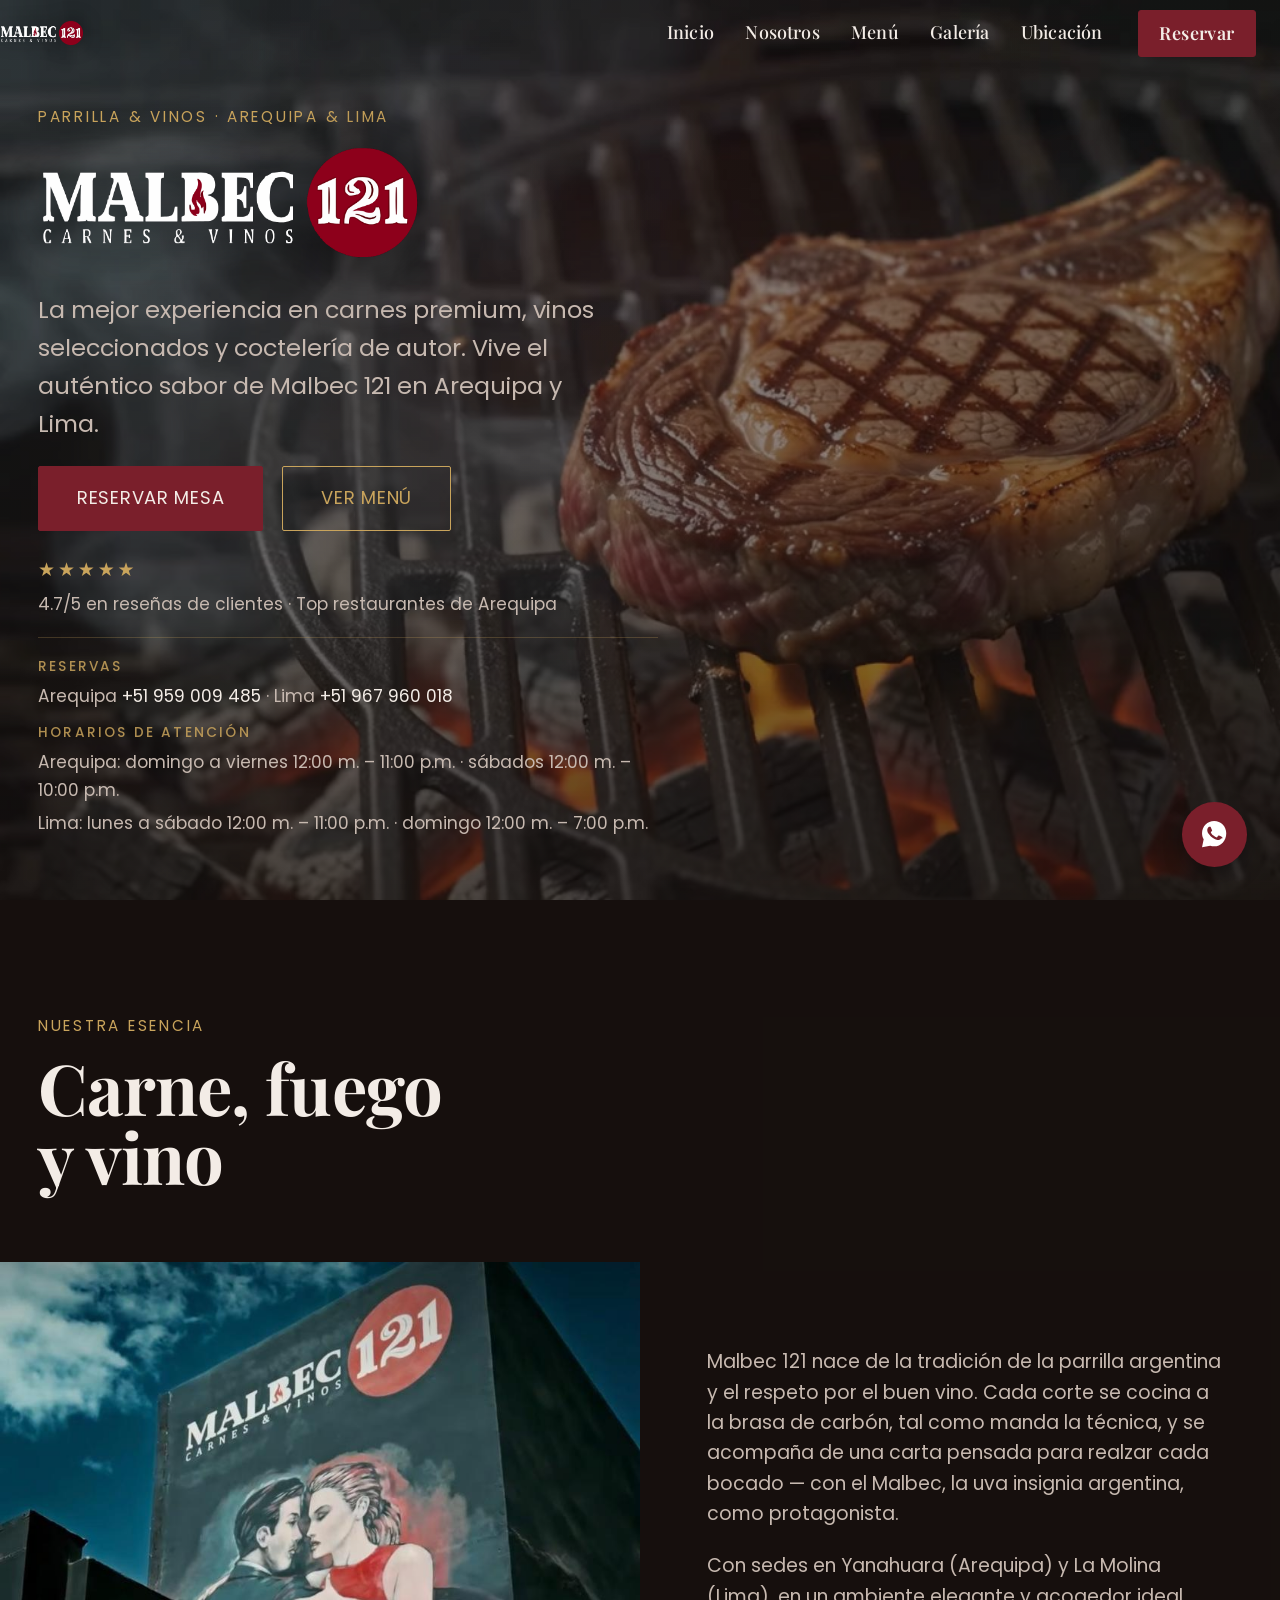
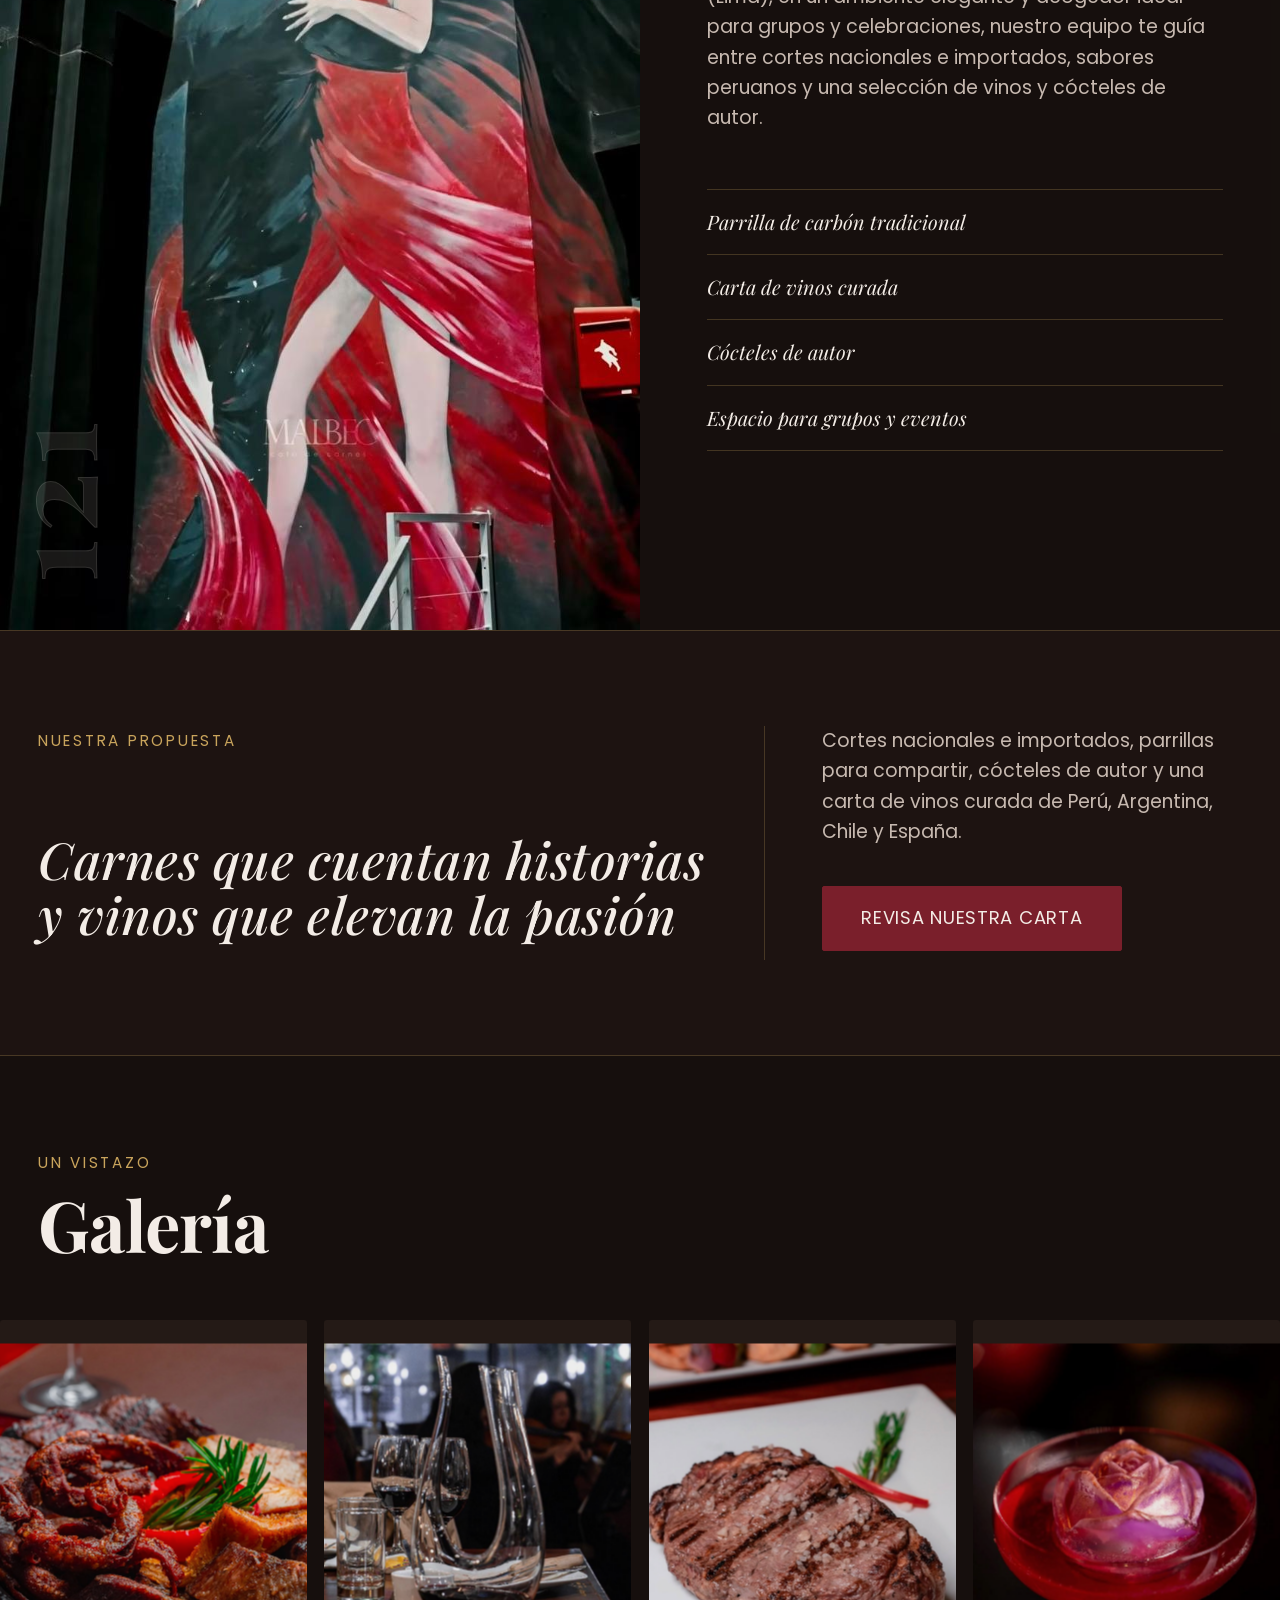
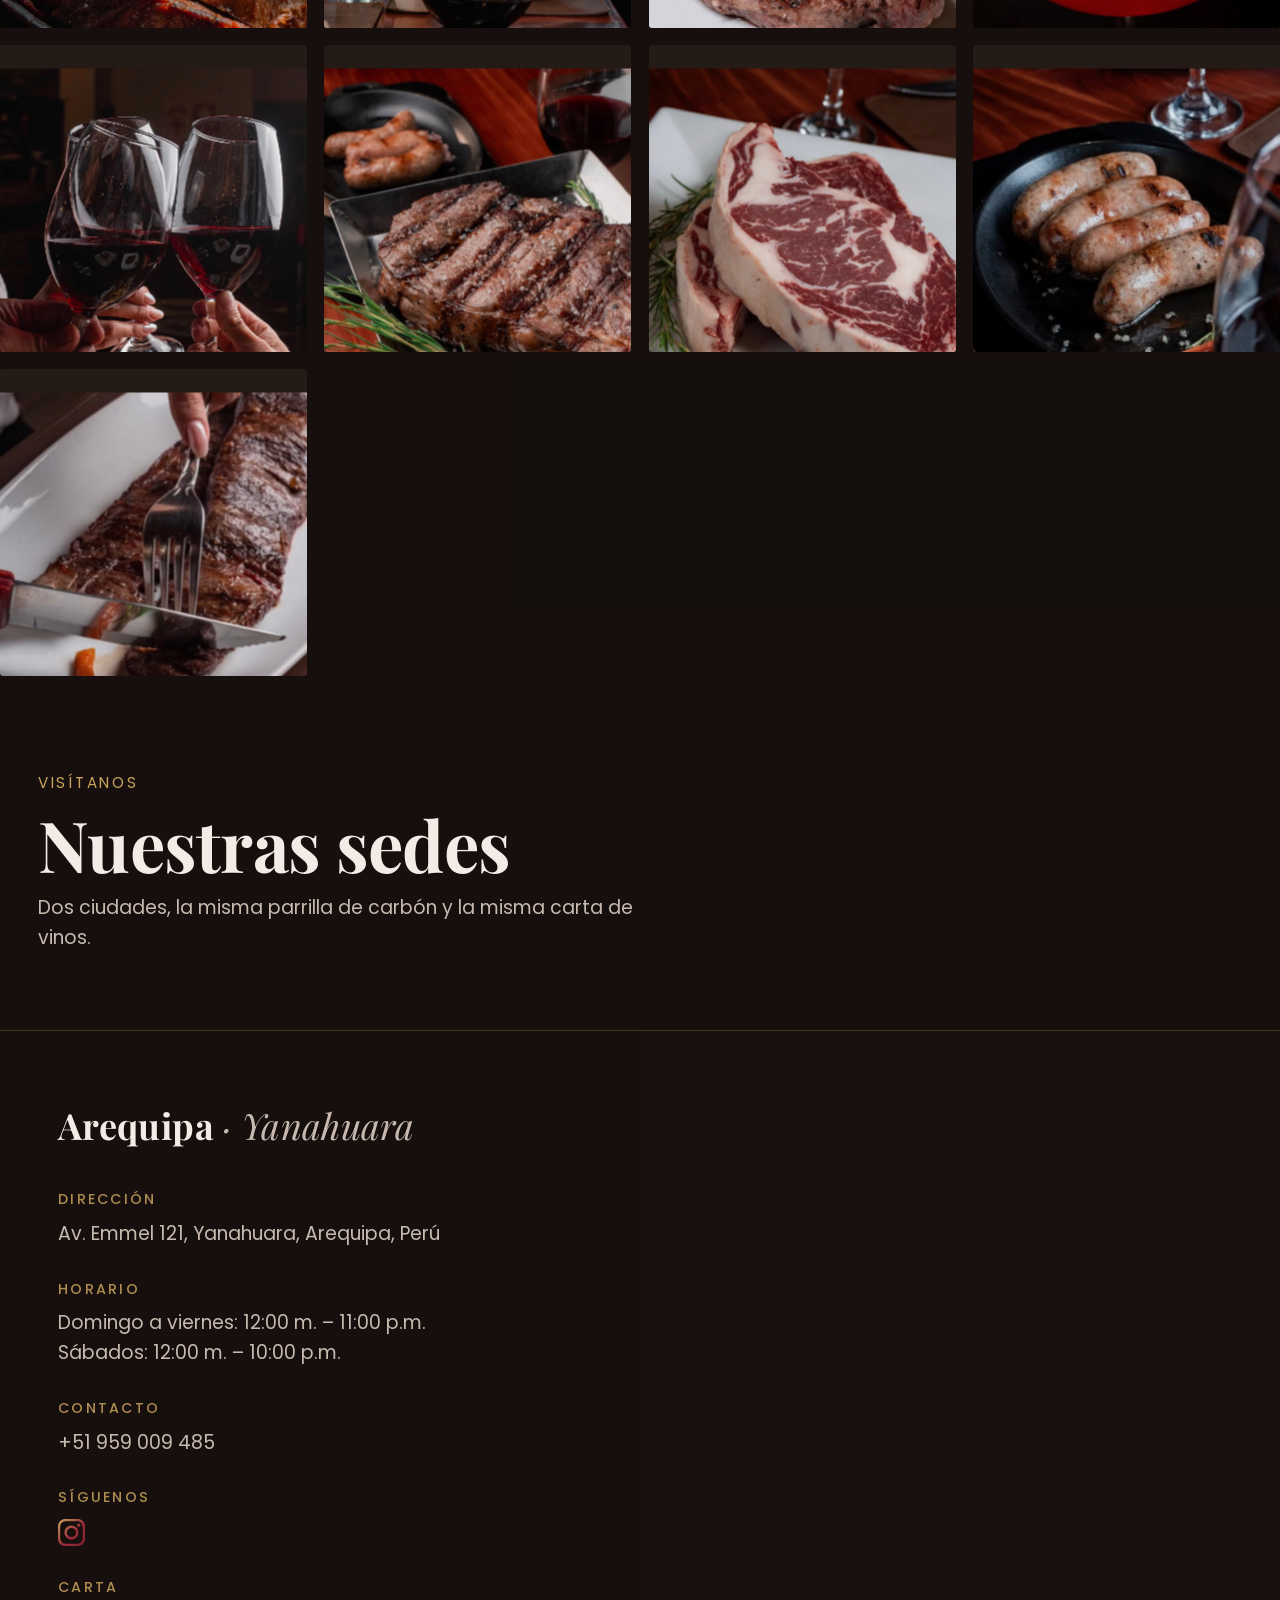
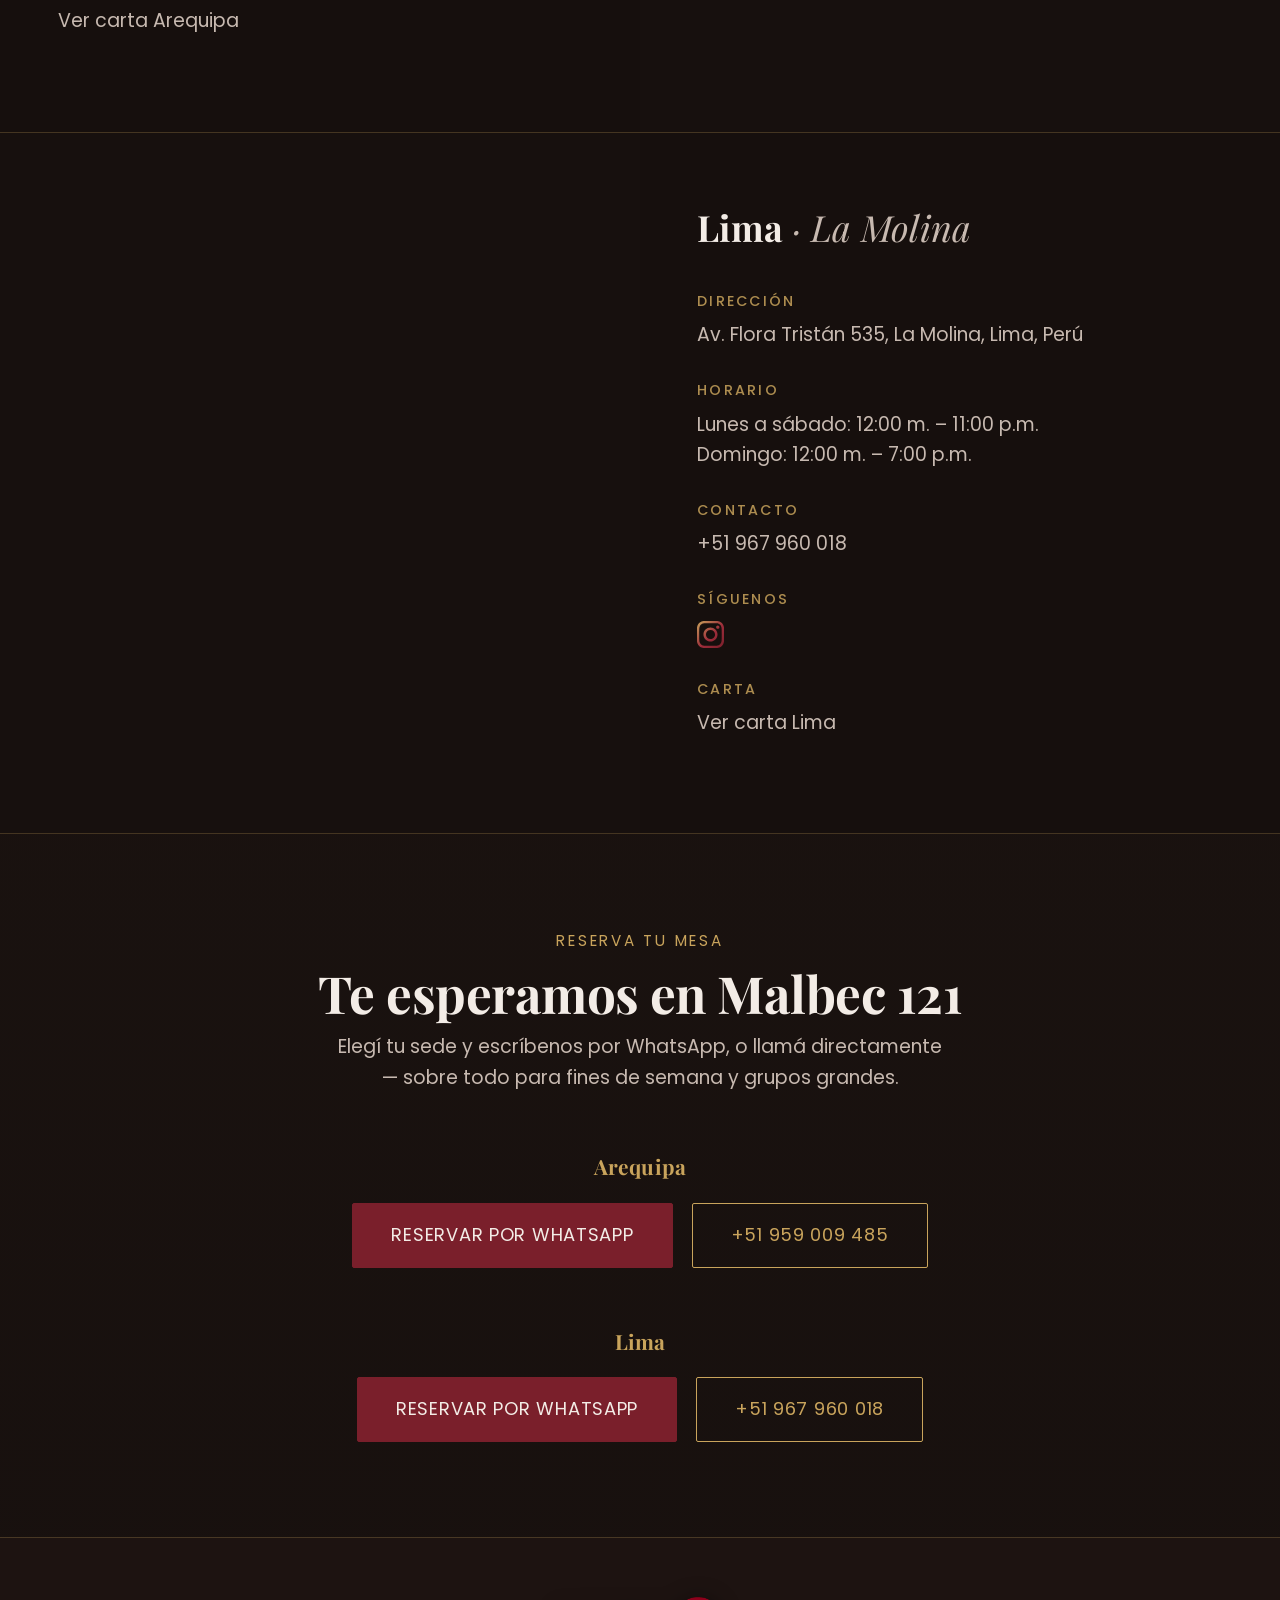
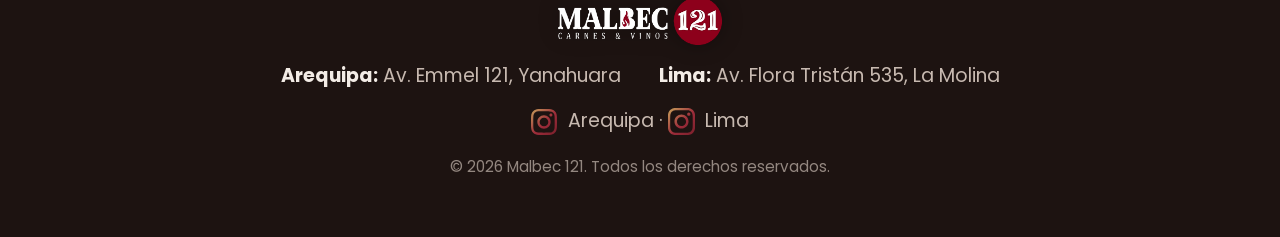
==== commit ba78f2ac: "Add separate carta for the Lima location Malbec 121 Lima has its own menu and pricing, different fro" ====
--- a/index.html
+++ b/index.html
@@ -9,7 +9,7 @@
   <link rel="preconnect" href="https://fonts.gstatic.com" crossorigin>
   <link href="https://fonts.googleapis.com/css2?family=Playfair+Display:ital,wght@0,400;0,500;0,600;0,700;1,400;1,500;1,600&family=Poppins:wght@300;400;500;600&display=swap" rel="stylesheet">
   <link rel="icon" type="image/jpeg" href="logo-badge.jpg">
-  <link rel="stylesheet" href="styles.css?v=59">
+  <link rel="stylesheet" href="styles.css?v=60">
 </head>
 <body>
 
@@ -26,7 +26,7 @@
   <header class="site-header">
     <nav class="nav container">
       <a href="#inicio" class="logo">
-        <img src="logo-wordmark.png?v=59" alt="Malbec 121" class="logo-wordmark">
+        <img src="logo-wordmark.png?v=60" alt="Malbec 121" class="logo-wordmark">
       </a>
       <div class="nav-right">
         <ul class="nav-links" id="navLinks">
@@ -53,7 +53,7 @@
 
         <div class="hero-content container" data-hero-content>
           <p class="eyebrow">Parrilla &amp; Vinos · Arequipa &amp; Lima</p>
-          <h1><img src="logo-wordmark.png?v=59" alt="Malbec 121" class="hero-logo"></h1>
+          <h1><img src="logo-wordmark.png?v=60" alt="Malbec 121" class="hero-logo"></h1>
           <p class="hero-sub">La mejor experiencia en carnes premium, vinos seleccionados y coctelería de autor. Vive el auténtico sabor de Malbec 121 en Arequipa y Lima.</p>
           <div class="hero-actions">
             <a href="#reservas" class="btn btn-primary">Reservar mesa</a>
@@ -177,6 +177,10 @@
             <div class="info-block">
               <h4>Síguenos</h4>
               <p><a href="https://www.instagram.com/malbec121/" target="_blank" rel="noopener" aria-label="Instagram Malbec 121 Arequipa"><span class="icon-instagram"></span></a></p>
+            </div>
+            <div class="info-block">
+              <h4>Carta</h4>
+              <p><a href="carta.html">Ver carta Arequipa</a></p>
             </div>
           </div>
         </div>
@@ -218,6 +222,10 @@
             <div class="info-block">
               <h4>Síguenos</h4>
               <p><a href="https://www.instagram.com/malbeclima121/" target="_blank" rel="noopener" aria-label="Instagram Malbec 121 Lima"><span class="icon-instagram"></span></a></p>
+            </div>
+            <div class="info-block">
+              <h4>Carta</h4>
+              <p><a href="carta-lima.html">Ver carta Lima</a></p>
             </div>
           </div>
         </div>
@@ -258,7 +266,7 @@
 
   <footer class="site-footer">
     <div class="container footer-inner">
-      <img src="logo-wordmark.png?v=59" alt="Malbec 121" class="logo-wordmark footer-logo">
+      <img src="logo-wordmark.png?v=60" alt="Malbec 121" class="logo-wordmark footer-logo">
       <div class="footer-locations">
         <p><strong>Arequipa:</strong> Av. Emmel 121, Yanahuara</p>
         <p><strong>Lima:</strong> Av. Flora Tristán 535, La Molina</p>
@@ -271,6 +279,6 @@
     </div>
   </footer>
 
-  <script src="script.js?v=59"></script>
+  <script src="script.js?v=60"></script>
 </body>
 </html>
--- a/styles.css
+++ b/styles.css
@@ -737,6 +737,14 @@
   margin-left: 0.4em;
   border-radius: 2px;
   box-shadow: 0 0 0 1px rgba(255, 255, 255, 0.18);
+}
+
+.carta-switch {
+  display: flex;
+  justify-content: center;
+  gap: 1rem;
+  margin-top: 1.75rem;
+  flex-wrap: wrap;
 }
 
 .cuts-diagram {
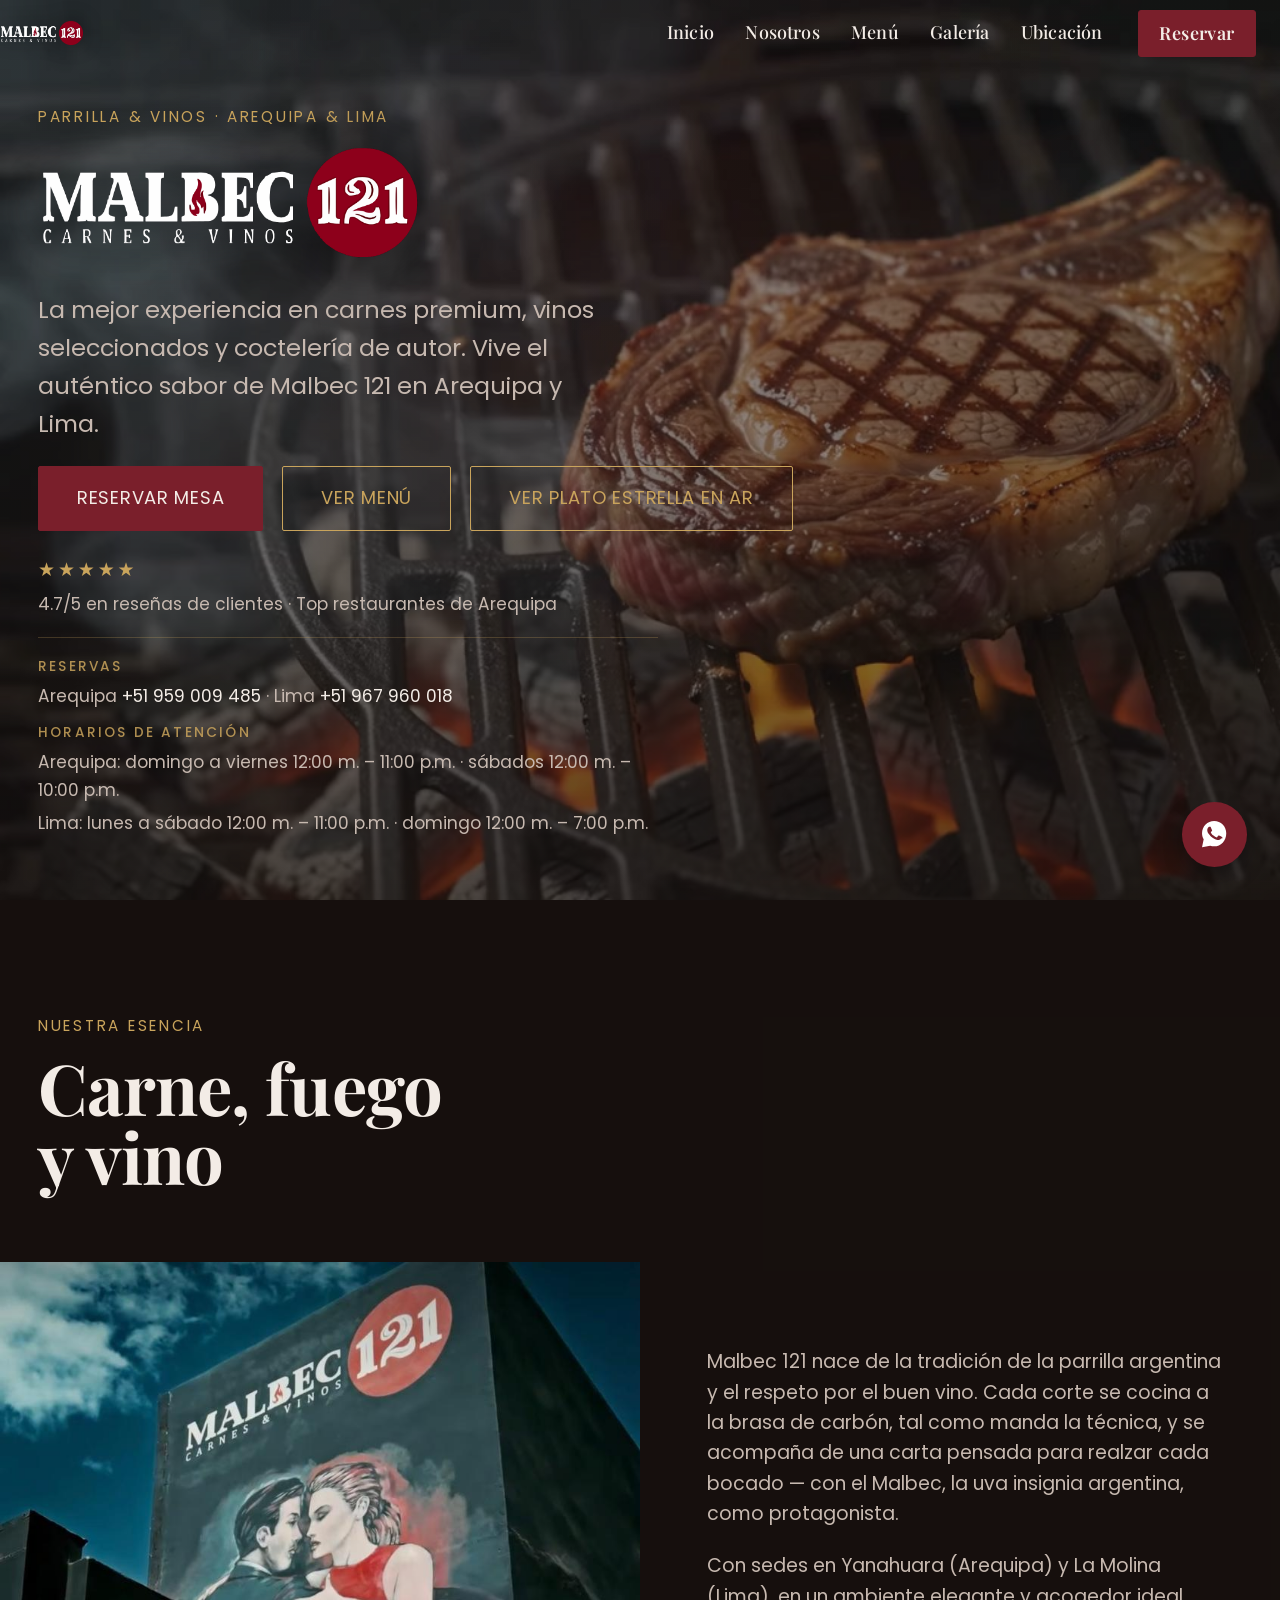
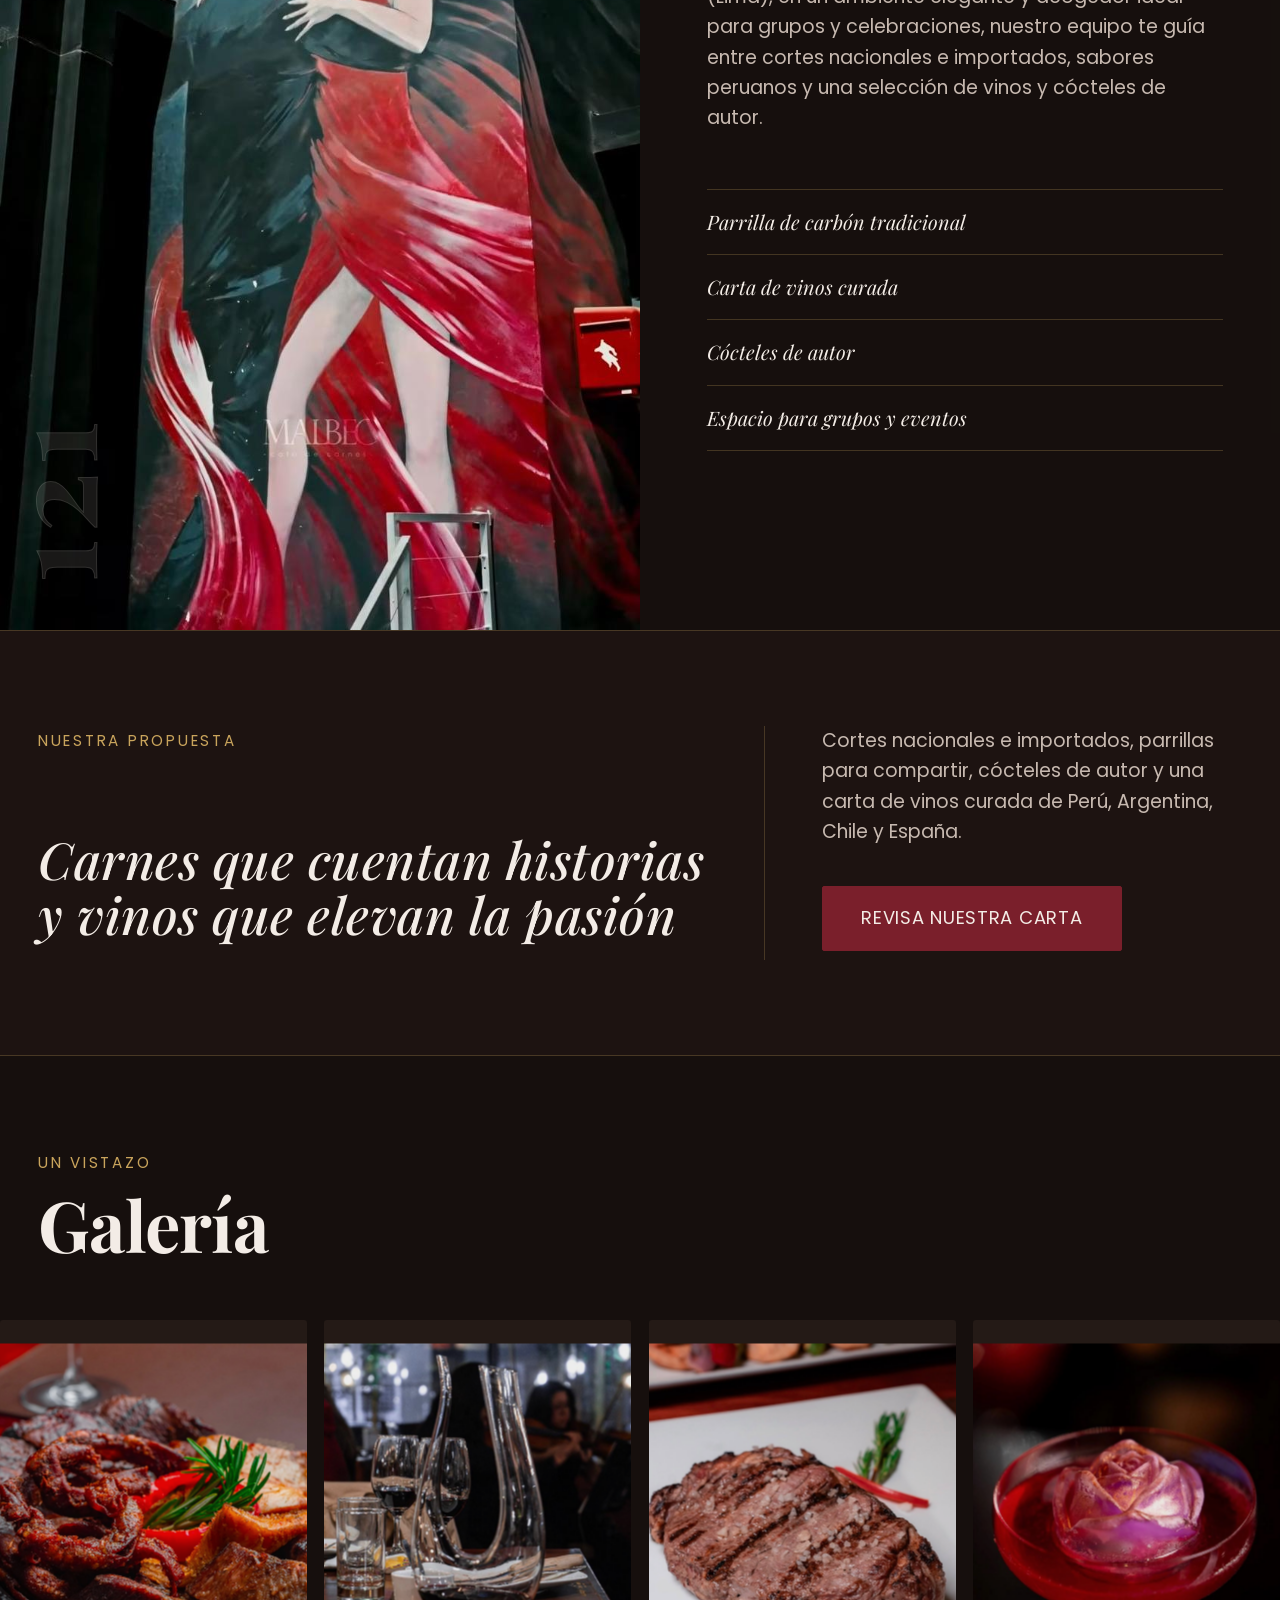
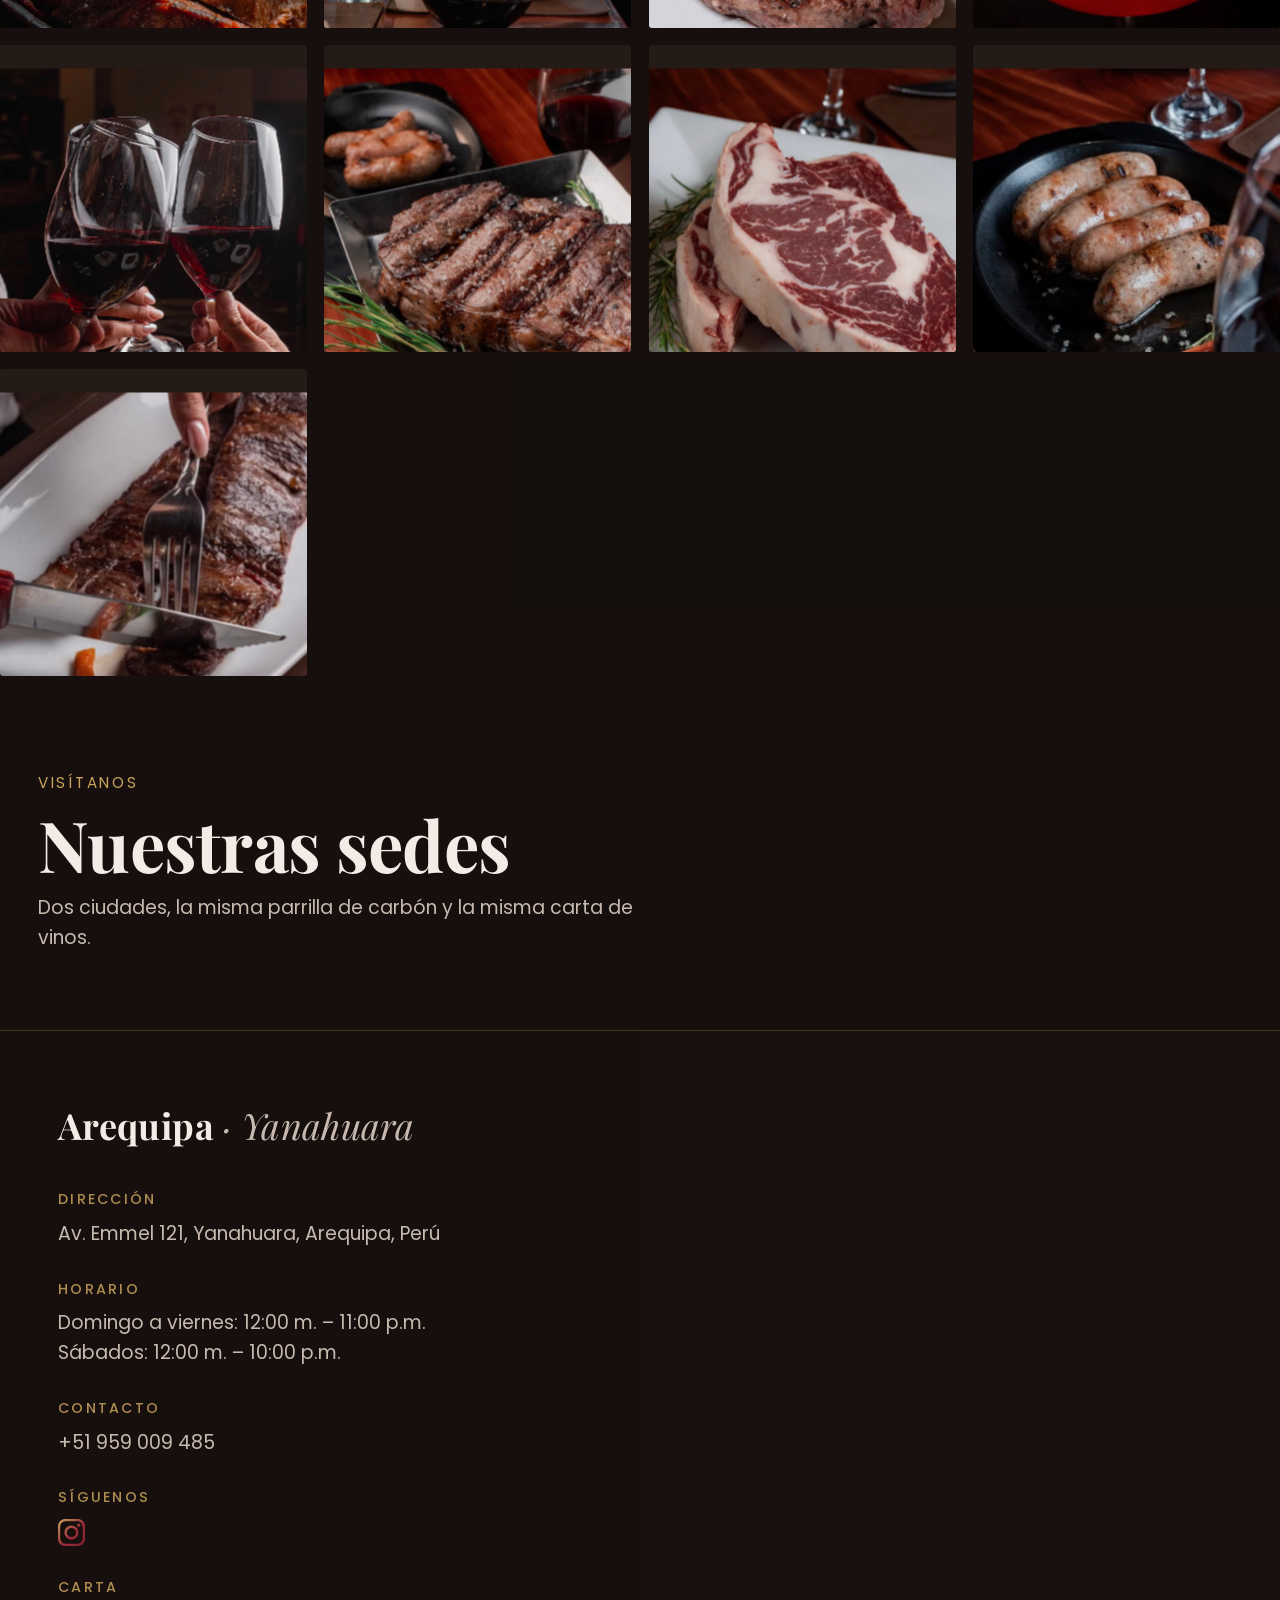
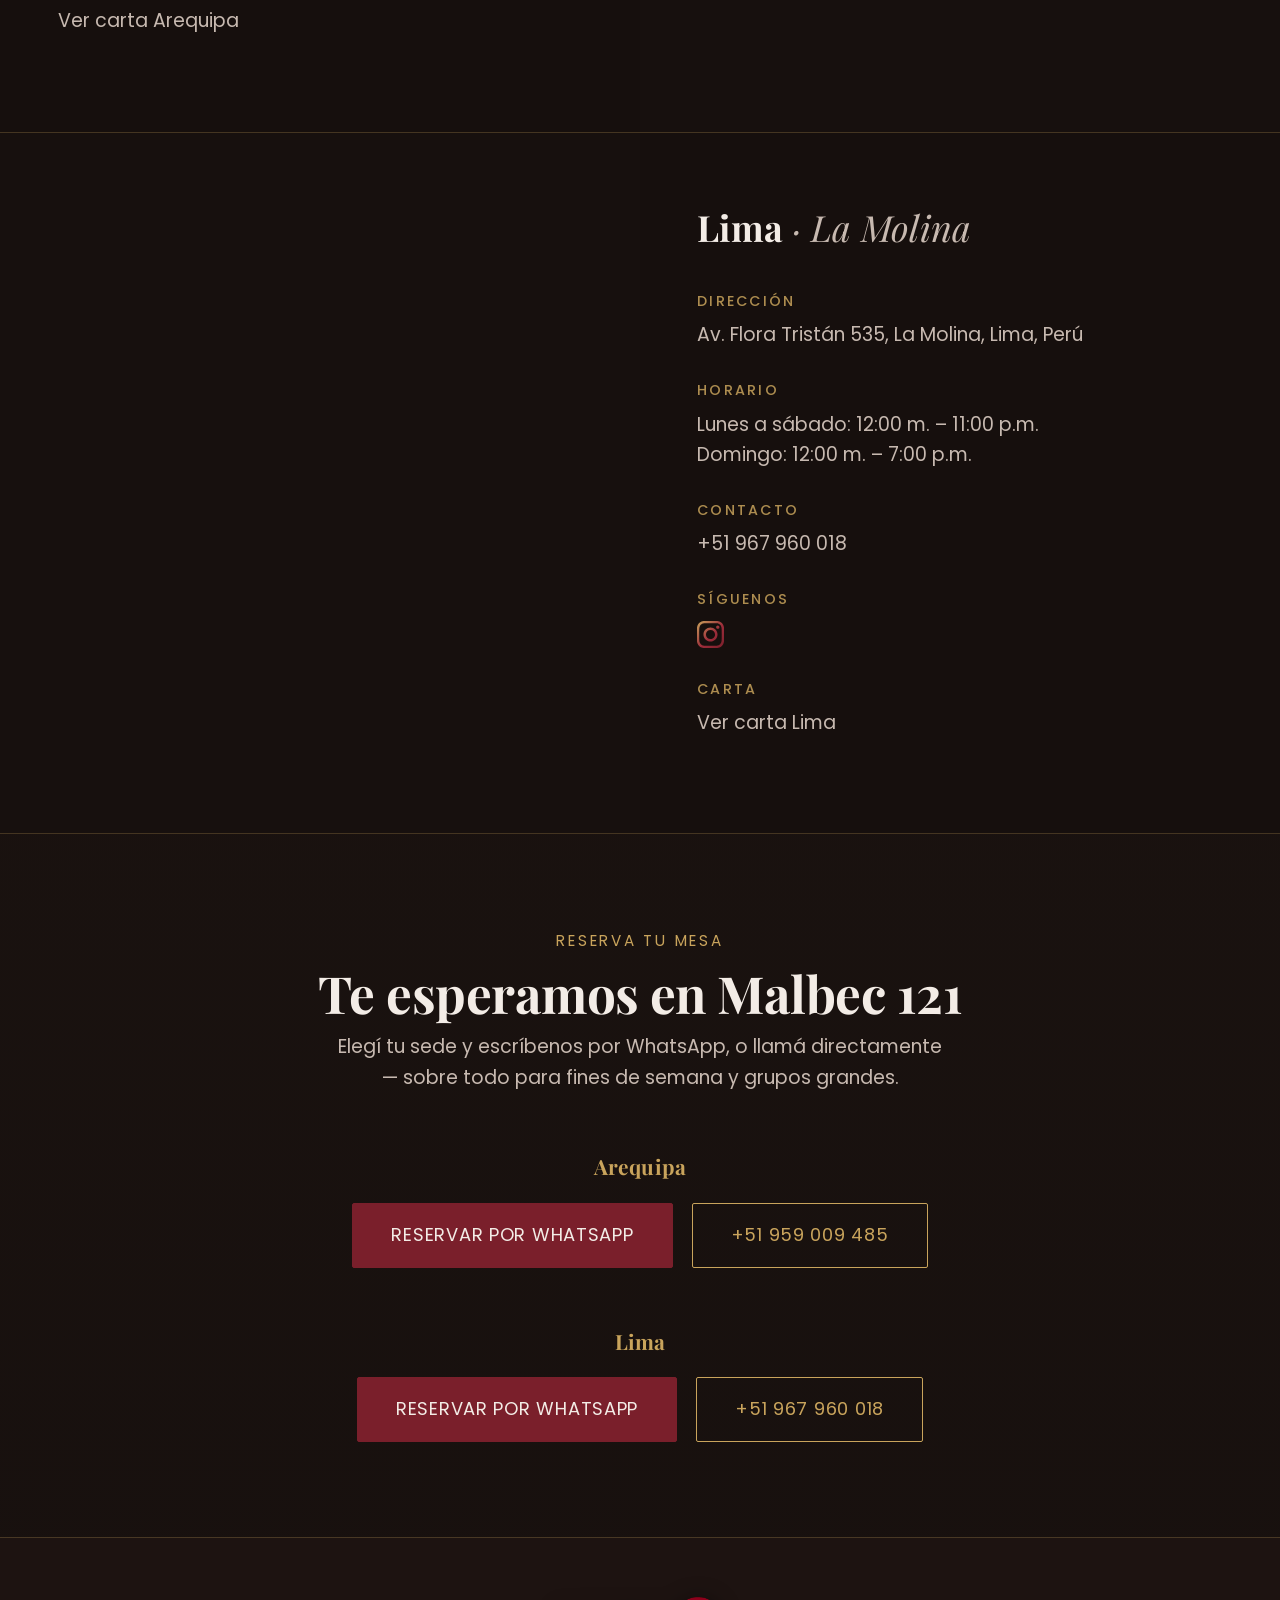
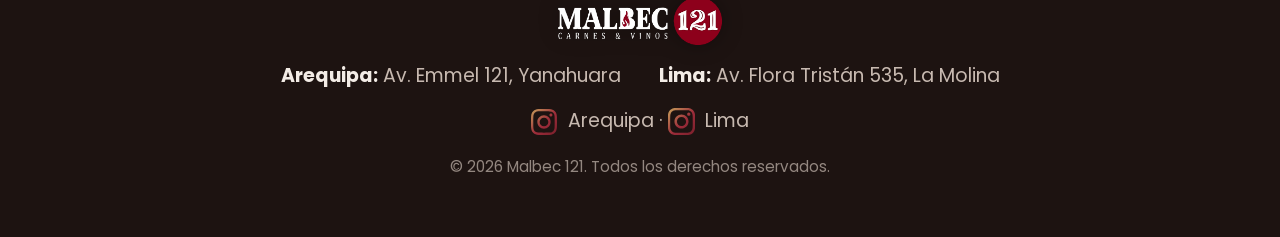
==== commit c51575b6: "fix(ar): reemplazar Scene Viewer/Quick Look a mano por model-viewer El flujo anterior detectaba iOS/" ====
--- a/index.html
+++ b/index.html
@@ -9,7 +9,7 @@
   <link rel="preconnect" href="https://fonts.gstatic.com" crossorigin>
   <link href="https://fonts.googleapis.com/css2?family=Playfair+Display:ital,wght@0,400;0,500;0,600;0,700;1,400;1,500;1,600&family=Poppins:wght@300;400;500;600&display=swap" rel="stylesheet">
   <link rel="icon" type="image/jpeg" href="logo-badge.jpg">
-  <link rel="stylesheet" href="styles.css?v=60">
+  <link rel="stylesheet" href="styles.css?v=64">
 </head>
 <body>
 
@@ -26,7 +26,7 @@
   <header class="site-header">
     <nav class="nav container">
       <a href="#inicio" class="logo">
-        <img src="logo-wordmark.png?v=60" alt="Malbec 121" class="logo-wordmark">
+        <img src="logo-wordmark.png?v=63" alt="Malbec 121" class="logo-wordmark">
       </a>
       <div class="nav-right">
         <ul class="nav-links" id="navLinks">
@@ -53,11 +53,12 @@
 
         <div class="hero-content container" data-hero-content>
           <p class="eyebrow">Parrilla &amp; Vinos · Arequipa &amp; Lima</p>
-          <h1><img src="logo-wordmark.png?v=60" alt="Malbec 121" class="hero-logo"></h1>
+          <h1><img src="logo-wordmark.png?v=63" alt="Malbec 121" class="hero-logo"></h1>
           <p class="hero-sub">La mejor experiencia en carnes premium, vinos seleccionados y coctelería de autor. Vive el auténtico sabor de Malbec 121 en Arequipa y Lima.</p>
           <div class="hero-actions">
             <a href="#reservas" class="btn btn-primary">Reservar mesa</a>
             <a href="carta.html" class="btn btn-outline">Ver menú</a>
+            <a href="ver-ar.html" class="btn btn-ar">Ver plato estrella en AR</a>
           </div>
           <div class="hero-rating">
             <span>★★★★★</span>
@@ -266,7 +267,7 @@
 
   <footer class="site-footer">
     <div class="container footer-inner">
-      <img src="logo-wordmark.png?v=60" alt="Malbec 121" class="logo-wordmark footer-logo">
+      <img src="logo-wordmark.png?v=63" alt="Malbec 121" class="logo-wordmark footer-logo">
       <div class="footer-locations">
         <p><strong>Arequipa:</strong> Av. Emmel 121, Yanahuara</p>
         <p><strong>Lima:</strong> Av. Flora Tristán 535, La Molina</p>
@@ -279,6 +280,6 @@
     </div>
   </footer>
 
-  <script src="script.js?v=60"></script>
+  <script src="script.js?v=64"></script>
 </body>
 </html>
--- a/styles.css
+++ b/styles.css
@@ -153,6 +153,32 @@
   transform: scaleX(1);
 }
 
+.btn-ar {
+  border-color: var(--gold);
+  color: var(--gold);
+  z-index: 0;
+}
+
+.btn-ar::before {
+  content: "";
+  position: absolute;
+  inset: 0;
+  background: var(--gold);
+  transform: scaleX(0);
+  transform-origin: left;
+  transition: transform 0.35s ease;
+  z-index: -1;
+}
+
+.btn-ar:hover {
+  color: var(--bg);
+  transform: translateY(-2px);
+}
+
+.btn-ar:hover::before {
+  transform: scaleX(1);
+}
+
 .whatsapp-float {
   position: fixed;
   right: 1.75rem;
@@ -179,6 +205,91 @@
   width: 1.7rem;
   height: 1.7rem;
   fill: #fff;
+}
+
+/* ---------- AR landing page (QR code target) ---------- */
+.ar-landing {
+  min-height: 100vh;
+  display: flex;
+  flex-direction: column;
+  align-items: center;
+  justify-content: center;
+  text-align: center;
+  padding: 3rem 1.5rem;
+  background:
+    radial-gradient(circle at 50% 0%, rgba(122,31,43,0.35), transparent 55%),
+    var(--bg);
+}
+
+.ar-landing-logo {
+  width: clamp(160px, 40vw, 220px);
+  margin: 0 auto 2rem;
+}
+
+.ar-landing h1 {
+  font-size: clamp(1.8rem, 4vw, 2.6rem);
+  max-width: 600px;
+  margin: 0.5rem 0 1rem;
+}
+
+.ar-landing .section-sub {
+  max-width: 460px;
+  margin: 0 auto;
+}
+
+.ar-landing-btn {
+  margin-top: 2rem;
+}
+
+.ar-model-viewer {
+  width: 100%;
+  max-width: 480px;
+  height: min(55vh, 480px);
+  margin-top: 1.5rem;
+  --poster-color: transparent;
+  background: radial-gradient(circle at 50% 40%, rgba(201,164,92,0.12), transparent 70%);
+  border-radius: 18px;
+}
+
+.ar-model-progress {
+  display: block;
+  width: 60%;
+  height: 4px;
+  margin: 0 auto;
+  background: rgba(243,236,230,0.15);
+  border-radius: 999px;
+  overflow: hidden;
+  transition: opacity 0.3s ease;
+}
+
+.ar-model-progress.hide {
+  opacity: 0;
+  pointer-events: none;
+}
+
+.ar-model-progress-bar {
+  height: 100%;
+  width: 0%;
+  background: var(--gold);
+  transition: width 0.3s ease;
+}
+
+.ar-landing-fallback {
+  margin-top: 2rem;
+  color: var(--text-muted);
+  max-width: 420px;
+  font-size: 0.9rem;
+}
+
+.ar-landing-back {
+  margin-top: 3rem;
+  font-size: 0.85rem;
+  color: var(--text-muted);
+  text-decoration: underline;
+}
+
+.ar-landing-back:hover {
+  color: var(--gold);
 }
 
 /* ---------- Header / Nav ---------- */
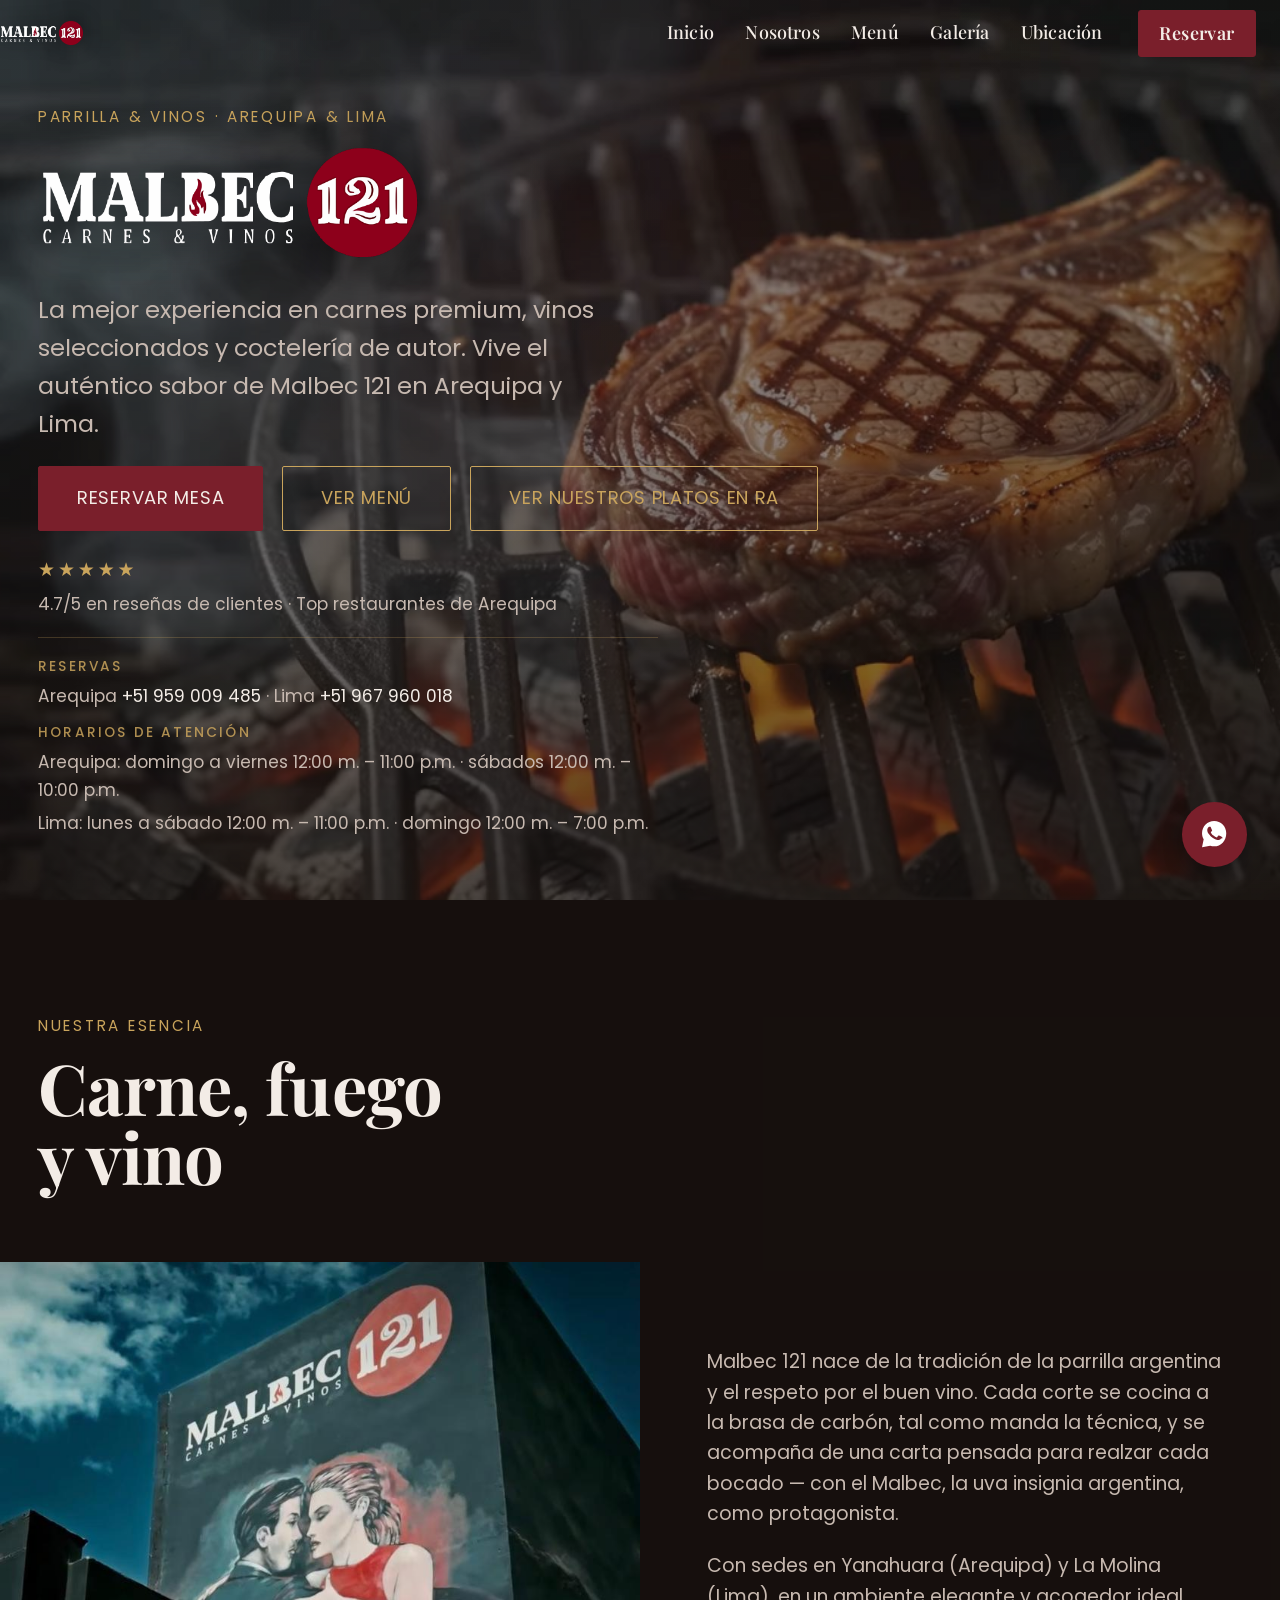
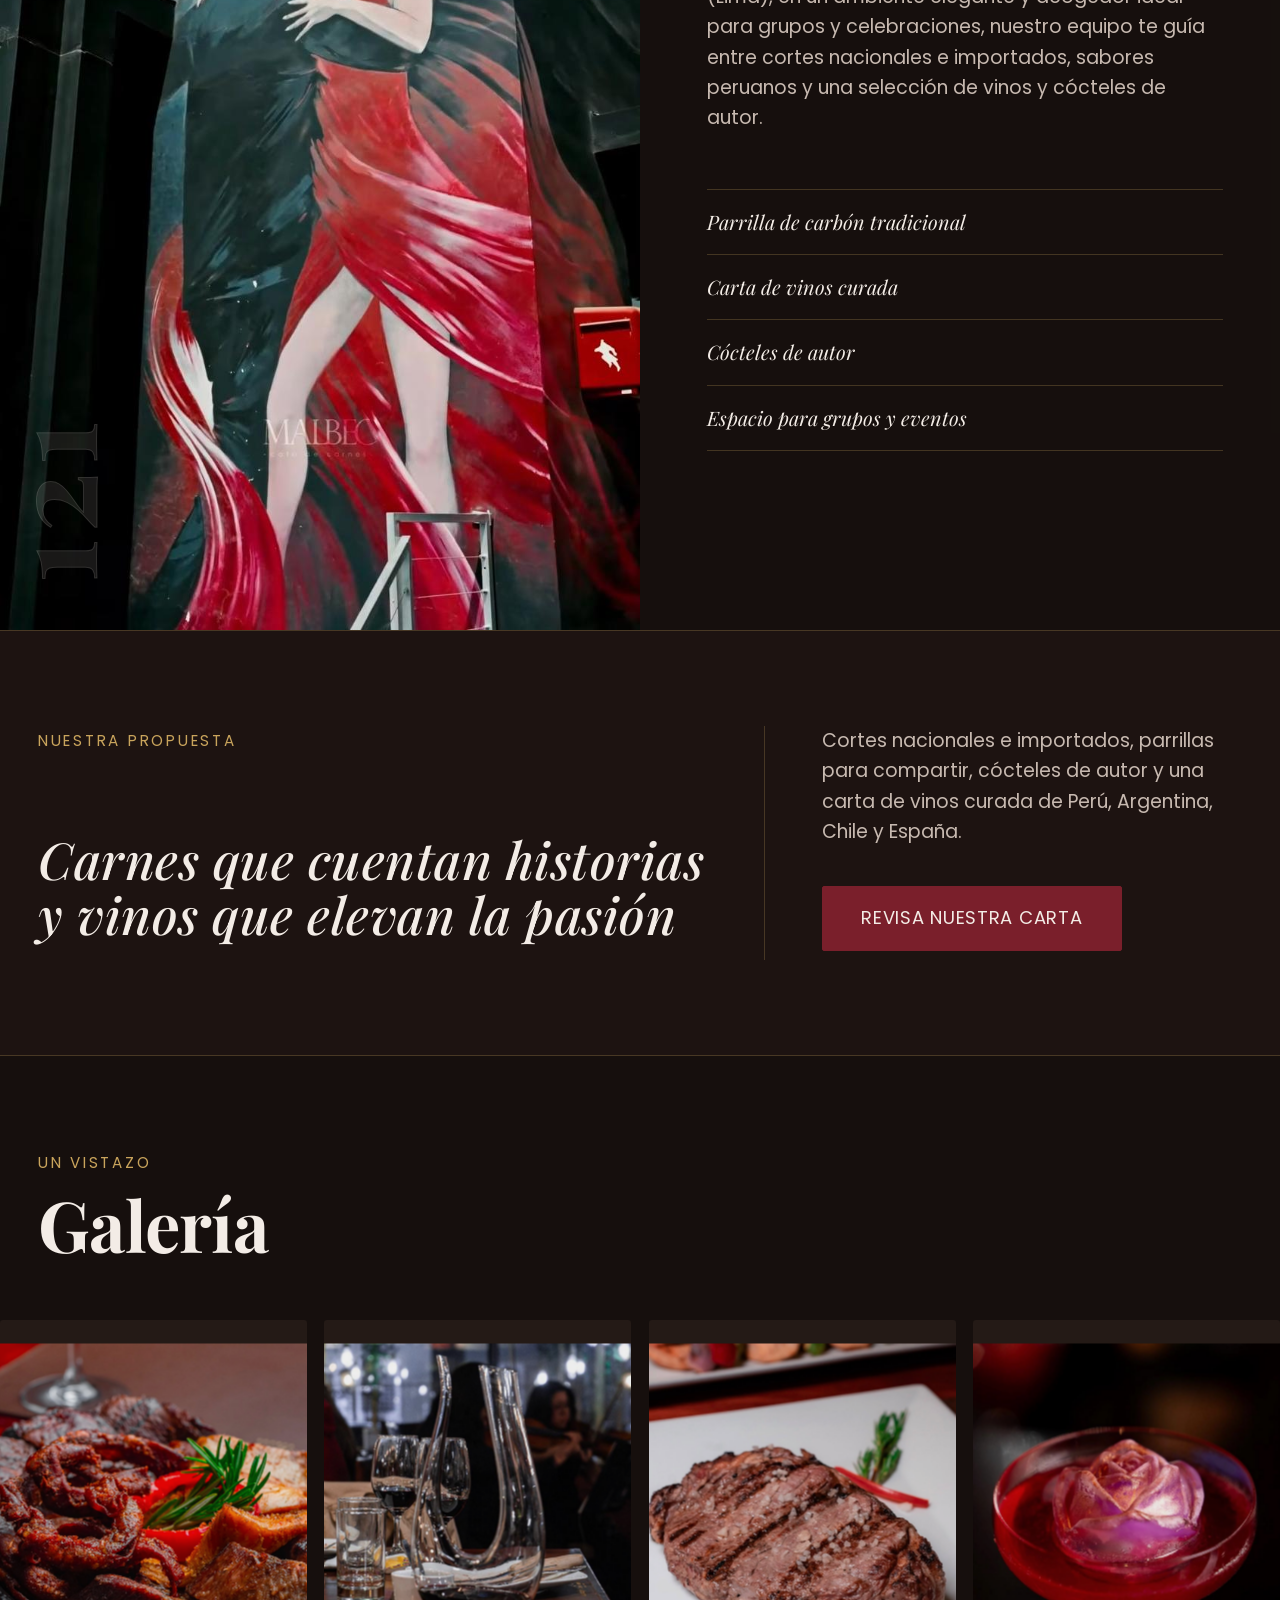
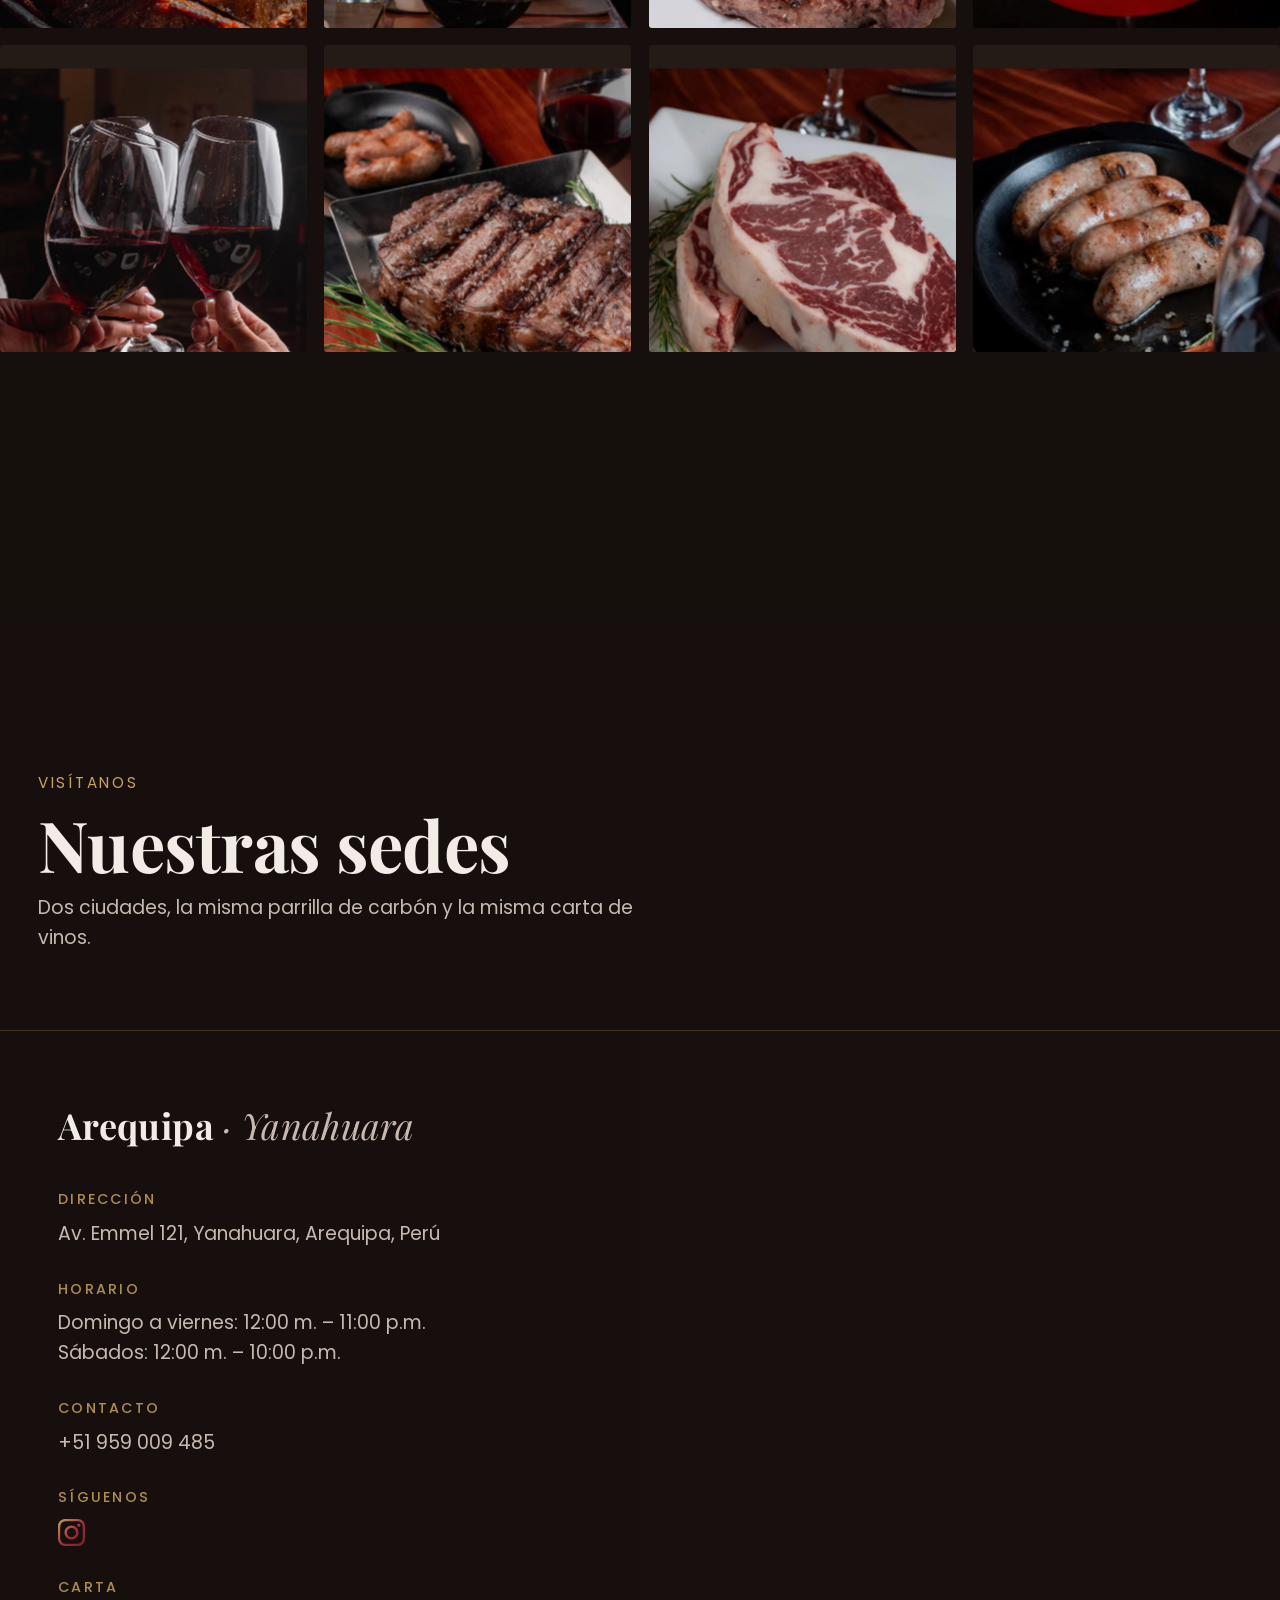
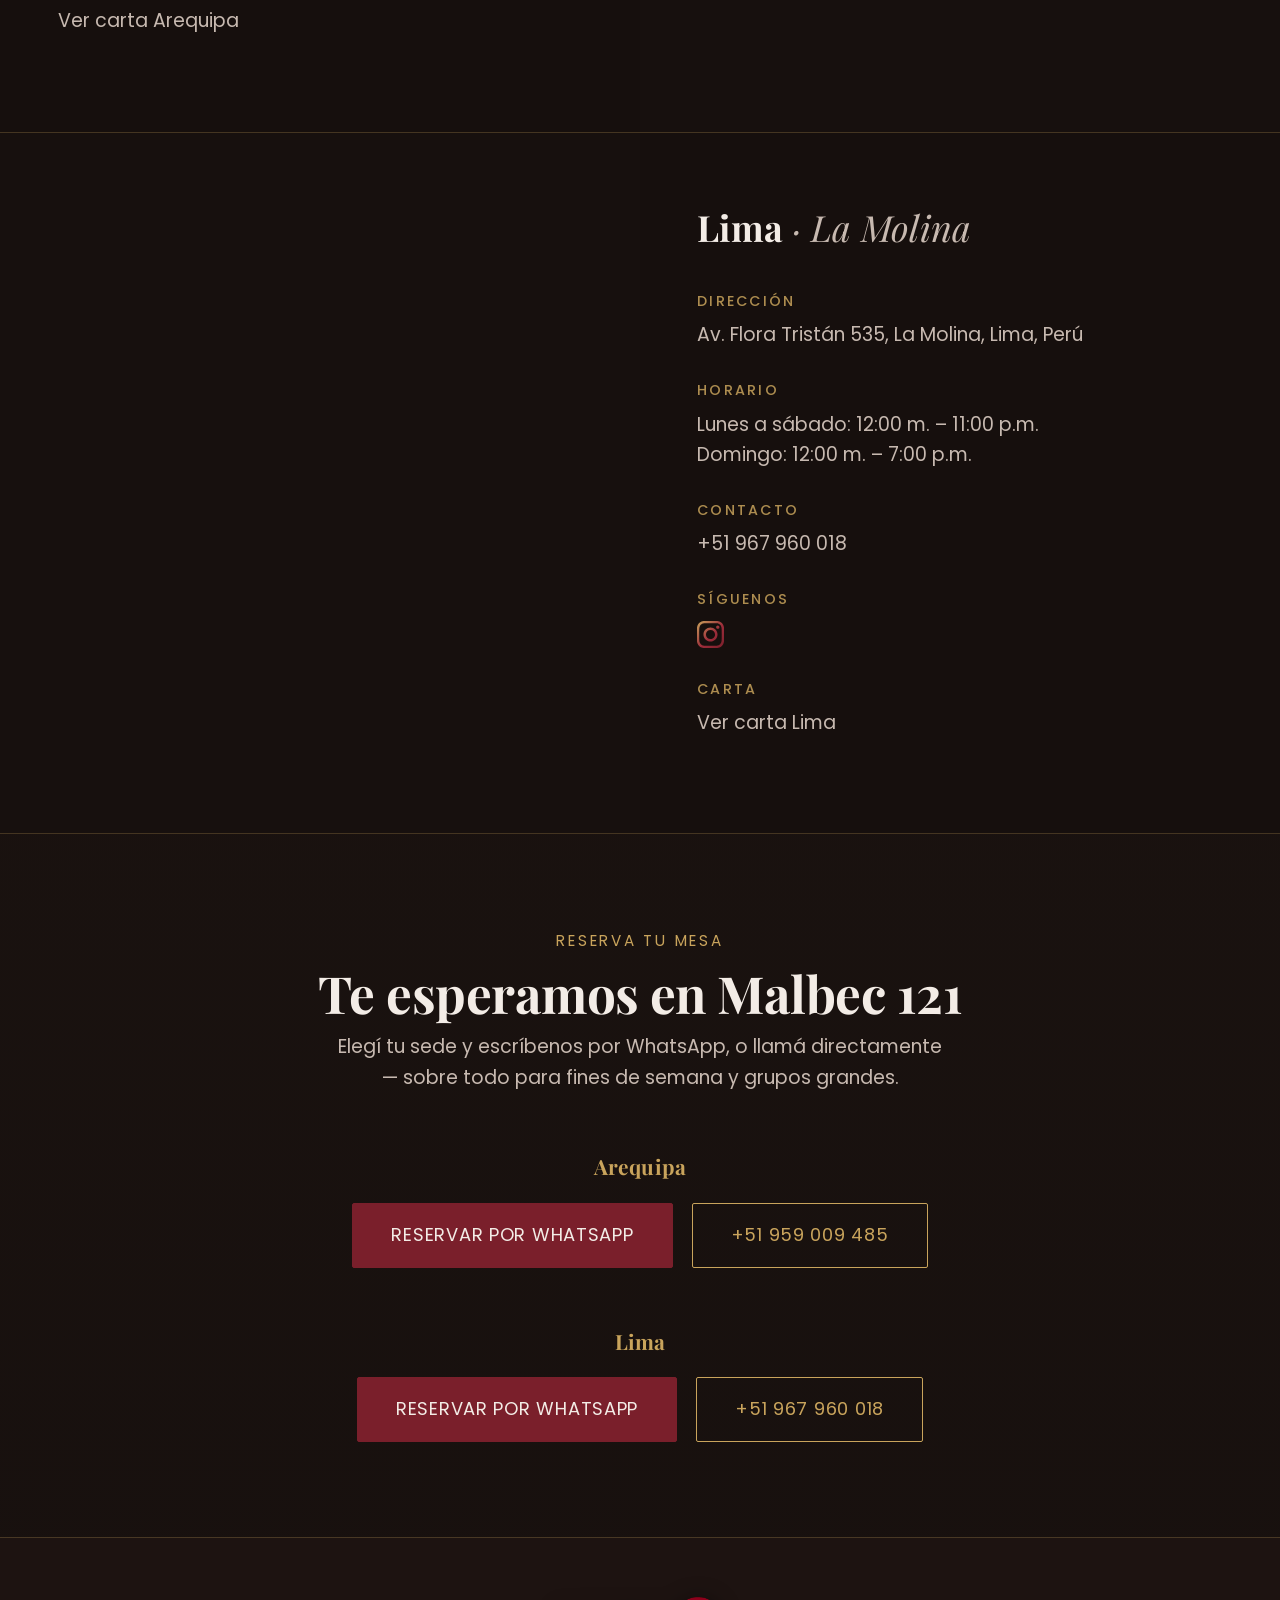
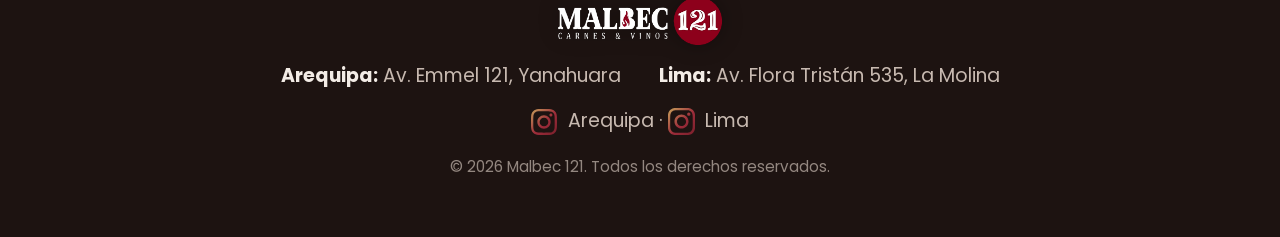
==== commit 1e44e941: "Turn the AR page into a multi-dish viewer The AR landing served a single hardcoded model. It now rea" ====
--- a/index.html
+++ b/index.html
@@ -9,7 +9,7 @@
   <link rel="preconnect" href="https://fonts.gstatic.com" crossorigin>
   <link href="https://fonts.googleapis.com/css2?family=Playfair+Display:ital,wght@0,400;0,500;0,600;0,700;1,400;1,500;1,600&family=Poppins:wght@300;400;500;600&display=swap" rel="stylesheet">
   <link rel="icon" type="image/jpeg" href="logo-badge.jpg">
-  <link rel="stylesheet" href="styles.css?v=64">
+  <link rel="stylesheet" href="styles.css?v=66">
 </head>
 <body>
 
@@ -26,7 +26,7 @@
   <header class="site-header">
     <nav class="nav container">
       <a href="#inicio" class="logo">
-        <img src="logo-wordmark.png?v=63" alt="Malbec 121" class="logo-wordmark">
+        <img src="logo-wordmark.png?v=66" alt="Malbec 121" class="logo-wordmark">
       </a>
       <div class="nav-right">
         <ul class="nav-links" id="navLinks">
@@ -53,12 +53,12 @@
 
         <div class="hero-content container" data-hero-content>
           <p class="eyebrow">Parrilla &amp; Vinos · Arequipa &amp; Lima</p>
-          <h1><img src="logo-wordmark.png?v=63" alt="Malbec 121" class="hero-logo"></h1>
+          <h1><img src="logo-wordmark.png?v=66" alt="Malbec 121" class="hero-logo"></h1>
           <p class="hero-sub">La mejor experiencia en carnes premium, vinos seleccionados y coctelería de autor. Vive el auténtico sabor de Malbec 121 en Arequipa y Lima.</p>
           <div class="hero-actions">
             <a href="#reservas" class="btn btn-primary">Reservar mesa</a>
             <a href="carta.html" class="btn btn-outline">Ver menú</a>
-            <a href="ver-ar.html" class="btn btn-ar">Ver plato estrella en AR</a>
+            <a href="ver-ar.html" class="btn btn-ar">Ver nuestros platos en RA</a>
           </div>
           <div class="hero-rating">
             <span>★★★★★</span>
@@ -267,7 +267,7 @@
 
   <footer class="site-footer">
     <div class="container footer-inner">
-      <img src="logo-wordmark.png?v=63" alt="Malbec 121" class="logo-wordmark footer-logo">
+      <img src="logo-wordmark.png?v=66" alt="Malbec 121" class="logo-wordmark footer-logo">
       <div class="footer-locations">
         <p><strong>Arequipa:</strong> Av. Emmel 121, Yanahuara</p>
         <p><strong>Lima:</strong> Av. Flora Tristán 535, La Molina</p>
@@ -280,6 +280,6 @@
     </div>
   </footer>
 
-  <script src="script.js?v=64"></script>
+  <script src="script.js?v=66"></script>
 </body>
 </html>
--- a/styles.css
+++ b/styles.css
@@ -272,6 +272,46 @@
   width: 0%;
   background: var(--gold);
   transition: width 0.3s ease;
+}
+
+.ar-dish-picker {
+  display: flex;
+  flex-wrap: wrap;
+  justify-content: center;
+  gap: 0.6rem;
+  margin-top: 2rem;
+  max-width: 520px;
+}
+
+.ar-dish-chip {
+  padding: 0.55rem 1.1rem;
+  border: 1px solid rgba(243,236,230,0.25);
+  border-radius: 999px;
+  background: transparent;
+  color: var(--text-muted);
+  font-family: var(--font-body);
+  font-size: 0.85rem;
+  cursor: pointer;
+  transition: color 0.25s ease, border-color 0.25s ease, background 0.25s ease;
+}
+
+.ar-dish-chip:hover {
+  color: var(--text);
+  border-color: rgba(201,164,92,0.5);
+}
+
+.ar-dish-chip.is-active {
+  color: var(--bg);
+  background: var(--gold);
+  border-color: var(--gold);
+}
+
+.ar-dish-caption {
+  margin-top: 1rem;
+  max-width: 420px;
+  color: var(--text-muted);
+  font-size: 0.85rem;
+  line-height: 1.6;
 }
 
 .ar-landing-fallback {
@@ -823,6 +863,19 @@
 .price-columns-header span {
   min-width: 52px;
   text-align: right;
+}
+
+.menu-items li.has-desc {
+  flex-wrap: wrap;
+}
+
+.menu-items li.has-desc .item-desc {
+  flex-basis: 100%;
+  margin-top: 0.4rem;
+  font-size: 0.82rem;
+  line-height: 1.55;
+  color: var(--text-muted);
+  opacity: 0.8;
 }
 
 /* ---------- Carta page ---------- */
